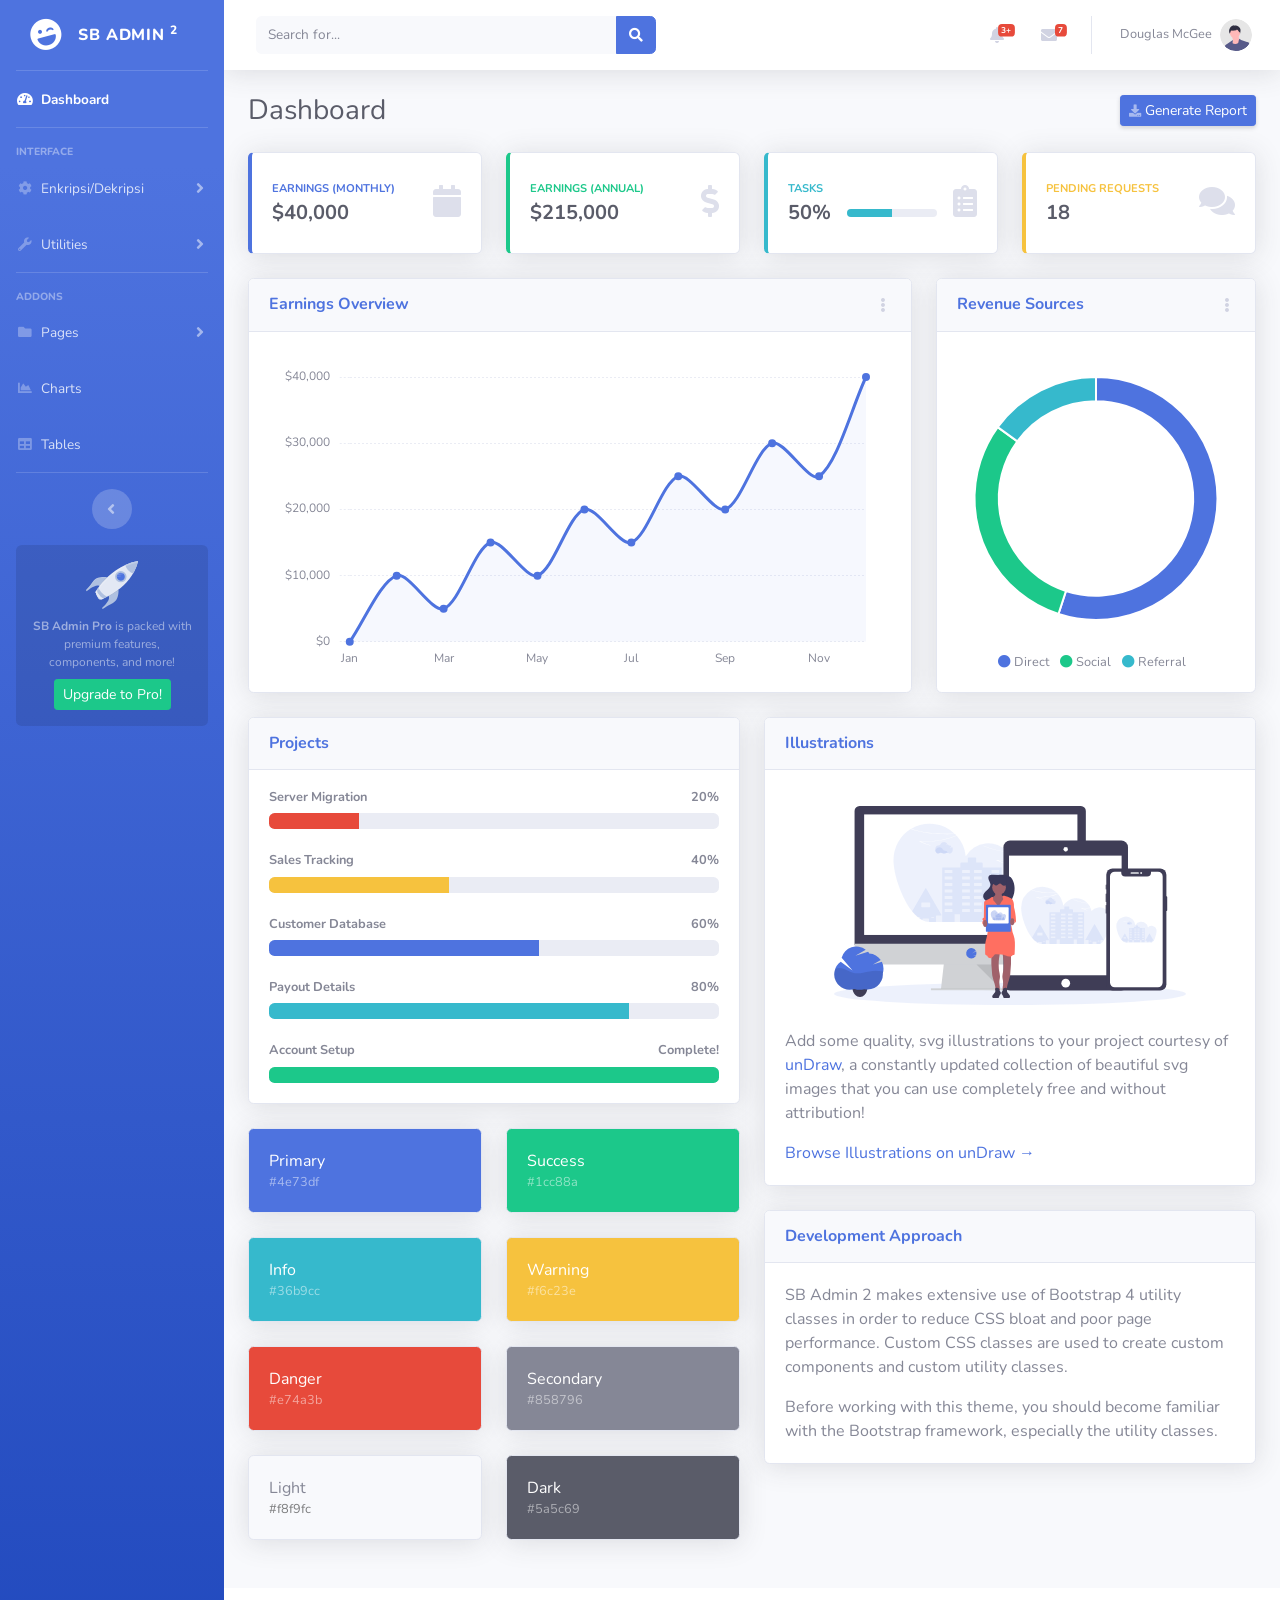
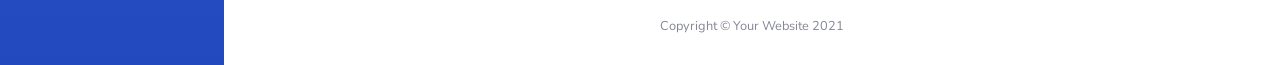
==== index.html @ 68fb073e "first commit" ====
<!DOCTYPE html>
<html lang="en">

<head>

    <meta charset="utf-8">
    <meta http-equiv="X-UA-Compatible" content="IE=edge">
    <meta name="viewport" content="width=device-width, initial-scale=1, shrink-to-fit=no">
    <meta name="description" content="">
    <meta name="author" content="">

    <title>SB Admin 2 - Dashboard</title>

    <!-- Custom fonts for this template-->
    <link href="vendor/fontawesome-free/css/all.min.css" rel="stylesheet" type="text/css">
    <link
        href="https://fonts.googleapis.com/css?family=Nunito:200,200i,300,300i,400,400i,600,600i,700,700i,800,800i,900,900i"
        rel="stylesheet">

    <!-- Custom styles for this template-->
    <link href="css/sb-admin-2.min.css" rel="stylesheet">

</head>

<body id="page-top">

    <!-- Page Wrapper -->
    <div id="wrapper">

        <!-- Sidebar -->
        <ul class="navbar-nav bg-gradient-primary sidebar sidebar-dark accordion" id="accordionSidebar">

            <!-- Sidebar - Brand -->
            <a class="sidebar-brand d-flex align-items-center justify-content-center" href="index.html">
                <div class="sidebar-brand-icon rotate-n-15">
                    <i class="fas fa-laugh-wink"></i>
                </div>
                <div class="sidebar-brand-text mx-3">SB Admin <sup>2</sup></div>
            </a>

            <!-- Divider -->
            <hr class="sidebar-divider my-0">

            <!-- Nav Item - Dashboard -->
            <li class="nav-item active">
                <a class="nav-link" href="index.html">
                    <i class="fas fa-fw fa-tachometer-alt"></i>
                    <span>Dashboard</span></a>
            </li>

            <!-- Divider -->
            <hr class="sidebar-divider">

            <!-- Heading -->
            <div class="sidebar-heading">
                Interface
            </div>

            <!-- Nav Item - Pages Collapse Menu -->
            <li class="nav-item">
                <a class="nav-link collapsed" href="#" data-toggle="collapse" data-target="#collapseTwo"
                    aria-expanded="true" aria-controls="collapseTwo">
                    <i class="fas fa-fw fa-cog"></i>
                    <span>Enkripsi/Dekripsi</span>
                </a>
                <div id="collapseTwo" class="collapse" aria-labelledby="headingTwo" data-parent="#accordionSidebar">
                    <div class="bg-white py-2 collapse-inner rounded">
                        <h6 class="collapse-header">Custom Components:</h6>
                        <a class="collapse-item" href="dasar.html">Dasar</a>
                        <a class="collapse-item" href="cards.html">Modern</a>
                        <a class="collapse-item" href="cards.html">Upload File</a>

                    </div>
                </div>
            </li>

            <!-- Nav Item - Utilities Collapse Menu -->
            <li class="nav-item">
                <a class="nav-link collapsed" href="#" data-toggle="collapse" data-target="#collapseUtilities"
                    aria-expanded="true" aria-controls="collapseUtilities">
                    <i class="fas fa-fw fa-wrench"></i>
                    <span>Utilities</span>
                </a>
                <div id="collapseUtilities" class="collapse" aria-labelledby="headingUtilities"
                    data-parent="#accordionSidebar">
                    <div class="bg-white py-2 collapse-inner rounded">
                        <h6 class="collapse-header">Custom Utilities:</h6>
                        <a class="collapse-item" href="utilities-color.html">Colors</a>
                        <a class="collapse-item" href="utilities-border.html">Borders</a>
                        <a class="collapse-item" href="utilities-animation.html">Animations</a>
                        <a class="collapse-item" href="utilities-other.html">Other</a>
                    </div>
                </div>
            </li>

            <!-- Divider -->
            <hr class="sidebar-divider">

            <!-- Heading -->
            <div class="sidebar-heading">
                Addons
            </div>

            <!-- Nav Item - Pages Collapse Menu -->
            <li class="nav-item">
                <a class="nav-link collapsed" href="#" data-toggle="collapse" data-target="#collapsePages"
                    aria-expanded="true" aria-controls="collapsePages">
                    <i class="fas fa-fw fa-folder"></i>
                    <span>Pages</span>
                </a>
                <div id="collapsePages" class="collapse" aria-labelledby="headingPages" data-parent="#accordionSidebar">
                    <div class="bg-white py-2 collapse-inner rounded">
                        <h6 class="collapse-header">Login Screens:</h6>
                        <a class="collapse-item" href="login.html">Login</a>
                        <a class="collapse-item" href="register.html">Register</a>
                        <a class="collapse-item" href="forgot-password.html">Forgot Password</a>
                        <div class="collapse-divider"></div>
                        <h6 class="collapse-header">Other Pages:</h6>
                        <a class="collapse-item" href="404.html">404 Page</a>
                        <a class="collapse-item" href="blank.html">Blank Page</a>
                    </div>
                </div>
            </li>

            <!-- Nav Item - Charts -->
            <li class="nav-item">
                <a class="nav-link" href="charts.html">
                    <i class="fas fa-fw fa-chart-area"></i>
                    <span>Charts</span></a>
            </li>

            <!-- Nav Item - Tables -->
            <li class="nav-item">
                <a class="nav-link" href="tables.html">
                    <i class="fas fa-fw fa-table"></i>
                    <span>Tables</span></a>
            </li>

            <!-- Divider -->
            <hr class="sidebar-divider d-none d-md-block">

            <!-- Sidebar Toggler (Sidebar) -->
            <div class="text-center d-none d-md-inline">
                <button class="rounded-circle border-0" id="sidebarToggle"></button>
            </div>

            <!-- Sidebar Message -->
            <div class="sidebar-card d-none d-lg-flex">
                <img class="sidebar-card-illustration mb-2" src="img/undraw_rocket.svg" alt="...">
                <p class="text-center mb-2"><strong>SB Admin Pro</strong> is packed with premium features, components, and more!</p>
                <a class="btn btn-success btn-sm" href="https://startbootstrap.com/theme/sb-admin-pro">Upgrade to Pro!</a>
            </div>

        </ul>
        <!-- End of Sidebar -->

        <!-- Content Wrapper -->
        <div id="content-wrapper" class="d-flex flex-column">

            <!-- Main Content -->
            <div id="content">

                <!-- Topbar -->
                <nav class="navbar navbar-expand navbar-light bg-white topbar mb-4 static-top shadow">

                    <!-- Sidebar Toggle (Topbar) -->
                    <button id="sidebarToggleTop" class="btn btn-link d-md-none rounded-circle mr-3">
                        <i class="fa fa-bars"></i>
                    </button>

                    <!-- Topbar Search -->
                    <form
                        class="d-none d-sm-inline-block form-inline mr-auto ml-md-3 my-2 my-md-0 mw-100 navbar-search">
                        <div class="input-group">
                            <input type="text" class="form-control bg-light border-0 small" placeholder="Search for..."
                                aria-label="Search" aria-describedby="basic-addon2">
                            <div class="input-group-append">
                                <button class="btn btn-primary" type="button">
                                    <i class="fas fa-search fa-sm"></i>
                                </button>
                            </div>
                        </div>
                    </form>

                    <!-- Topbar Navbar -->
                    <ul class="navbar-nav ml-auto">

                        <!-- Nav Item - Search Dropdown (Visible Only XS) -->
                        <li class="nav-item dropdown no-arrow d-sm-none">
                            <a class="nav-link dropdown-toggle" href="#" id="searchDropdown" role="button"
                                data-toggle="dropdown" aria-haspopup="true" aria-expanded="false">
                                <i class="fas fa-search fa-fw"></i>
                            </a>
                            <!-- Dropdown - Messages -->
                            <div class="dropdown-menu dropdown-menu-right p-3 shadow animated--grow-in"
                                aria-labelledby="searchDropdown">
                                <form class="form-inline mr-auto w-100 navbar-search">
                                    <div class="input-group">
                                        <input type="text" class="form-control bg-light border-0 small"
                                            placeholder="Search for..." aria-label="Search"
                                            aria-describedby="basic-addon2">
                                        <div class="input-group-append">
                                            <button class="btn btn-primary" type="button">
                                                <i class="fas fa-search fa-sm"></i>
                                            </button>
                                        </div>
                                    </div>
                                </form>
                            </div>
                        </li>

                        <!-- Nav Item - Alerts -->
                        <li class="nav-item dropdown no-arrow mx-1">
                            <a class="nav-link dropdown-toggle" href="#" id="alertsDropdown" role="button"
                                data-toggle="dropdown" aria-haspopup="true" aria-expanded="false">
                                <i class="fas fa-bell fa-fw"></i>
                                <!-- Counter - Alerts -->
                                <span class="badge badge-danger badge-counter">3+</span>
                            </a>
                            <!-- Dropdown - Alerts -->
                            <div class="dropdown-list dropdown-menu dropdown-menu-right shadow animated--grow-in"
                                aria-labelledby="alertsDropdown">
                                <h6 class="dropdown-header">
                                    Alerts Center
                                </h6>
                                <a class="dropdown-item d-flex align-items-center" href="#">
                                    <div class="mr-3">
                                        <div class="icon-circle bg-primary">
                                            <i class="fas fa-file-alt text-white"></i>
                                        </div>
                                    </div>
                                    <div>
                                        <div class="small text-gray-500">December 12, 2019</div>
                                        <span class="font-weight-bold">A new monthly report is ready to download!</span>
                                    </div>
                                </a>
                                <a class="dropdown-item d-flex align-items-center" href="#">
                                    <div class="mr-3">
                                        <div class="icon-circle bg-success">
                                            <i class="fas fa-donate text-white"></i>
                                        </div>
                                    </div>
                                    <div>
                                        <div class="small text-gray-500">December 7, 2019</div>
                                        $290.29 has been deposited into your account!
                                    </div>
                                </a>
                                <a class="dropdown-item d-flex align-items-center" href="#">
                                    <div class="mr-3">
                                        <div class="icon-circle bg-warning">
                                            <i class="fas fa-exclamation-triangle text-white"></i>
                                        </div>
                                    </div>
                                    <div>
                                        <div class="small text-gray-500">December 2, 2019</div>
                                        Spending Alert: We've noticed unusually high spending for your account.
                                    </div>
                                </a>
                                <a class="dropdown-item text-center small text-gray-500" href="#">Show All Alerts</a>
                            </div>
                        </li>

                        <!-- Nav Item - Messages -->
                        <li class="nav-item dropdown no-arrow mx-1">
                            <a class="nav-link dropdown-toggle" href="#" id="messagesDropdown" role="button"
                                data-toggle="dropdown" aria-haspopup="true" aria-expanded="false">
                                <i class="fas fa-envelope fa-fw"></i>
                                <!-- Counter - Messages -->
                                <span class="badge badge-danger badge-counter">7</span>
                            </a>
                            <!-- Dropdown - Messages -->
                            <div class="dropdown-list dropdown-menu dropdown-menu-right shadow animated--grow-in"
                                aria-labelledby="messagesDropdown">
                                <h6 class="dropdown-header">
                                    Message Center
                                </h6>
                                <a class="dropdown-item d-flex align-items-center" href="#">
                                    <div class="dropdown-list-image mr-3">
                                        <img class="rounded-circle" src="img/undraw_profile_1.svg"
                                            alt="...">
                                        <div class="status-indicator bg-success"></div>
                                    </div>
                                    <div class="font-weight-bold">
                                        <div class="text-truncate">Hi there! I am wondering if you can help me with a
                                            problem I've been having.</div>
                                        <div class="small text-gray-500">Emily Fowler · 58m</div>
                                    </div>
                                </a>
                                <a class="dropdown-item d-flex align-items-center" href="#">
                                    <div class="dropdown-list-image mr-3">
                                        <img class="rounded-circle" src="img/undraw_profile_2.svg"
                                            alt="...">
                                        <div class="status-indicator"></div>
                                    </div>
                                    <div>
                                        <div class="text-truncate">I have the photos that you ordered last month, how
                                            would you like them sent to you?</div>
                                        <div class="small text-gray-500">Jae Chun · 1d</div>
                                    </div>
                                </a>
                                <a class="dropdown-item d-flex align-items-center" href="#">
                                    <div class="dropdown-list-image mr-3">
                                        <img class="rounded-circle" src="img/undraw_profile_3.svg"
                                            alt="...">
                                        <div class="status-indicator bg-warning"></div>
                                    </div>
                                    <div>
                                        <div class="text-truncate">Last month's report looks great, I am very happy with
                                            the progress so far, keep up the good work!</div>
                                        <div class="small text-gray-500">Morgan Alvarez · 2d</div>
                                    </div>
                                </a>
                                <a class="dropdown-item d-flex align-items-center" href="#">
                                    <div class="dropdown-list-image mr-3">
                                        <img class="rounded-circle" src="https://source.unsplash.com/Mv9hjnEUHR4/60x60"
                                            alt="...">
                                        <div class="status-indicator bg-success"></div>
                                    </div>
                                    <div>
                                        <div class="text-truncate">Am I a good boy? The reason I ask is because someone
                                            told me that people say this to all dogs, even if they aren't good...</div>
                                        <div class="small text-gray-500">Chicken the Dog · 2w</div>
                                    </div>
                                </a>
                                <a class="dropdown-item text-center small text-gray-500" href="#">Read More Messages</a>
                            </div>
                        </li>

                        <div class="topbar-divider d-none d-sm-block"></div>

                        <!-- Nav Item - User Information -->
                        <li class="nav-item dropdown no-arrow">
                            <a class="nav-link dropdown-toggle" href="#" id="userDropdown" role="button"
                                data-toggle="dropdown" aria-haspopup="true" aria-expanded="false">
                                <span class="mr-2 d-none d-lg-inline text-gray-600 small">Douglas McGee</span>
                                <img class="img-profile rounded-circle"
                                    src="img/undraw_profile.svg">
                            </a>
                            <!-- Dropdown - User Information -->
                            <div class="dropdown-menu dropdown-menu-right shadow animated--grow-in"
                                aria-labelledby="userDropdown">
                                <a class="dropdown-item" href="#">
                                    <i class="fas fa-user fa-sm fa-fw mr-2 text-gray-400"></i>
                                    Profile
                                </a>
                                <a class="dropdown-item" href="#">
                                    <i class="fas fa-cogs fa-sm fa-fw mr-2 text-gray-400"></i>
                                    Settings
                                </a>
                                <a class="dropdown-item" href="#">
                                    <i class="fas fa-list fa-sm fa-fw mr-2 text-gray-400"></i>
                                    Activity Log
                                </a>
                                <div class="dropdown-divider"></div>
                                <a class="dropdown-item" href="#" data-toggle="modal" data-target="#logoutModal">
                                    <i class="fas fa-sign-out-alt fa-sm fa-fw mr-2 text-gray-400"></i>
                                    Logout
                                </a>
                            </div>
                        </li>

                    </ul>

                </nav>
                <!-- End of Topbar -->

                <!-- Begin Page Content -->
                <div class="container-fluid">

                    <!-- Page Heading -->
                    <div class="d-sm-flex align-items-center justify-content-between mb-4">
                        <h1 class="h3 mb-0 text-gray-800">Dashboard</h1>
                        <a href="#" class="d-none d-sm-inline-block btn btn-sm btn-primary shadow-sm"><i
                                class="fas fa-download fa-sm text-white-50"></i> Generate Report</a>
                    </div>

                    <!-- Content Row -->
                    <div class="row">

                        <!-- Earnings (Monthly) Card Example -->
                        <div class="col-xl-3 col-md-6 mb-4">
                            <div class="card border-left-primary shadow h-100 py-2">
                                <div class="card-body">
                                    <div class="row no-gutters align-items-center">
                                        <div class="col mr-2">
                                            <div class="text-xs font-weight-bold text-primary text-uppercase mb-1">
                                                Earnings (Monthly)</div>
                                            <div class="h5 mb-0 font-weight-bold text-gray-800">$40,000</div>
                                        </div>
                                        <div class="col-auto">
                                            <i class="fas fa-calendar fa-2x text-gray-300"></i>
                                        </div>
                                    </div>
                                </div>
                            </div>
                        </div>

                        <!-- Earnings (Monthly) Card Example -->
                        <div class="col-xl-3 col-md-6 mb-4">
                            <div class="card border-left-success shadow h-100 py-2">
                                <div class="card-body">
                                    <div class="row no-gutters align-items-center">
                                        <div class="col mr-2">
                                            <div class="text-xs font-weight-bold text-success text-uppercase mb-1">
                                                Earnings (Annual)</div>
                                            <div class="h5 mb-0 font-weight-bold text-gray-800">$215,000</div>
                                        </div>
                                        <div class="col-auto">
                                            <i class="fas fa-dollar-sign fa-2x text-gray-300"></i>
                                        </div>
                                    </div>
                                </div>
                            </div>
                        </div>

                        <!-- Earnings (Monthly) Card Example -->
                        <div class="col-xl-3 col-md-6 mb-4">
                            <div class="card border-left-info shadow h-100 py-2">
                                <div class="card-body">
                                    <div class="row no-gutters align-items-center">
                                        <div class="col mr-2">
                                            <div class="text-xs font-weight-bold text-info text-uppercase mb-1">Tasks
                                            </div>
                                            <div class="row no-gutters align-items-center">
                                                <div class="col-auto">
                                                    <div class="h5 mb-0 mr-3 font-weight-bold text-gray-800">50%</div>
                                                </div>
                                                <div class="col">
                                                    <div class="progress progress-sm mr-2">
                                                        <div class="progress-bar bg-info" role="progressbar"
                                                            style="width: 50%" aria-valuenow="50" aria-valuemin="0"
                                                            aria-valuemax="100"></div>
                                                    </div>
                                                </div>
                                            </div>
                                        </div>
                                        <div class="col-auto">
                                            <i class="fas fa-clipboard-list fa-2x text-gray-300"></i>
                                        </div>
                                    </div>
                                </div>
                            </div>
                        </div>

                        <!-- Pending Requests Card Example -->
                        <div class="col-xl-3 col-md-6 mb-4">
                            <div class="card border-left-warning shadow h-100 py-2">
                                <div class="card-body">
                                    <div class="row no-gutters align-items-center">
                                        <div class="col mr-2">
                                            <div class="text-xs font-weight-bold text-warning text-uppercase mb-1">
                                                Pending Requests</div>
                                            <div class="h5 mb-0 font-weight-bold text-gray-800">18</div>
                                        </div>
                                        <div class="col-auto">
                                            <i class="fas fa-comments fa-2x text-gray-300"></i>
                                        </div>
                                    </div>
                                </div>
                            </div>
                        </div>
                    </div>

                    <!-- Content Row -->

                    <div class="row">

                        <!-- Area Chart -->
                        <div class="col-xl-8 col-lg-7">
                            <div class="card shadow mb-4">
                                <!-- Card Header - Dropdown -->
                                <div
                                    class="card-header py-3 d-flex flex-row align-items-center justify-content-between">
                                    <h6 class="m-0 font-weight-bold text-primary">Earnings Overview</h6>
                                    <div class="dropdown no-arrow">
                                        <a class="dropdown-toggle" href="#" role="button" id="dropdownMenuLink"
                                            data-toggle="dropdown" aria-haspopup="true" aria-expanded="false">
                                            <i class="fas fa-ellipsis-v fa-sm fa-fw text-gray-400"></i>
                                        </a>
                                        <div class="dropdown-menu dropdown-menu-right shadow animated--fade-in"
                                            aria-labelledby="dropdownMenuLink">
                                            <div class="dropdown-header">Dropdown Header:</div>
                                            <a class="dropdown-item" href="#">Action</a>
                                            <a class="dropdown-item" href="#">Another action</a>
                                            <div class="dropdown-divider"></div>
                                            <a class="dropdown-item" href="#">Something else here</a>
                                        </div>
                                    </div>
                                </div>
                                <!-- Card Body -->
                                <div class="card-body">
                                    <div class="chart-area">
                                        <canvas id="myAreaChart"></canvas>
                                    </div>
                                </div>
                            </div>
                        </div>

                        <!-- Pie Chart -->
                        <div class="col-xl-4 col-lg-5">
                            <div class="card shadow mb-4">
                                <!-- Card Header - Dropdown -->
                                <div
                                    class="card-header py-3 d-flex flex-row align-items-center justify-content-between">
                                    <h6 class="m-0 font-weight-bold text-primary">Revenue Sources</h6>
                                    <div class="dropdown no-arrow">
                                        <a class="dropdown-toggle" href="#" role="button" id="dropdownMenuLink"
                                            data-toggle="dropdown" aria-haspopup="true" aria-expanded="false">
                                            <i class="fas fa-ellipsis-v fa-sm fa-fw text-gray-400"></i>
                                        </a>
                                        <div class="dropdown-menu dropdown-menu-right shadow animated--fade-in"
                                            aria-labelledby="dropdownMenuLink">
                                            <div class="dropdown-header">Dropdown Header:</div>
                                            <a class="dropdown-item" href="#">Action</a>
                                            <a class="dropdown-item" href="#">Another action</a>
                                            <div class="dropdown-divider"></div>
                                            <a class="dropdown-item" href="#">Something else here</a>
                                        </div>
                                    </div>
                                </div>
                                <!-- Card Body -->
                                <div class="card-body">
                                    <div class="chart-pie pt-4 pb-2">
                                        <canvas id="myPieChart"></canvas>
                                    </div>
                                    <div class="mt-4 text-center small">
                                        <span class="mr-2">
                                            <i class="fas fa-circle text-primary"></i> Direct
                                        </span>
                                        <span class="mr-2">
                                            <i class="fas fa-circle text-success"></i> Social
                                        </span>
                                        <span class="mr-2">
                                            <i class="fas fa-circle text-info"></i> Referral
                                        </span>
                                    </div>
                                </div>
                            </div>
                        </div>
                    </div>

                    <!-- Content Row -->
                    <div class="row">

                        <!-- Content Column -->
                        <div class="col-lg-6 mb-4">

                            <!-- Project Card Example -->
                            <div class="card shadow mb-4">
                                <div class="card-header py-3">
                                    <h6 class="m-0 font-weight-bold text-primary">Projects</h6>
                                </div>
                                <div class="card-body">
                                    <h4 class="small font-weight-bold">Server Migration <span
                                            class="float-right">20%</span></h4>
                                    <div class="progress mb-4">
                                        <div class="progress-bar bg-danger" role="progressbar" style="width: 20%"
                                            aria-valuenow="20" aria-valuemin="0" aria-valuemax="100"></div>
                                    </div>
                                    <h4 class="small font-weight-bold">Sales Tracking <span
                                            class="float-right">40%</span></h4>
                                    <div class="progress mb-4">
                                        <div class="progress-bar bg-warning" role="progressbar" style="width: 40%"
                                            aria-valuenow="40" aria-valuemin="0" aria-valuemax="100"></div>
                                    </div>
                                    <h4 class="small font-weight-bold">Customer Database <span
                                            class="float-right">60%</span></h4>
                                    <div class="progress mb-4">
                                        <div class="progress-bar" role="progressbar" style="width: 60%"
                                            aria-valuenow="60" aria-valuemin="0" aria-valuemax="100"></div>
                                    </div>
                                    <h4 class="small font-weight-bold">Payout Details <span
                                            class="float-right">80%</span></h4>
                                    <div class="progress mb-4">
                                        <div class="progress-bar bg-info" role="progressbar" style="width: 80%"
                                            aria-valuenow="80" aria-valuemin="0" aria-valuemax="100"></div>
                                    </div>
                                    <h4 class="small font-weight-bold">Account Setup <span
                                            class="float-right">Complete!</span></h4>
                                    <div class="progress">
                                        <div class="progress-bar bg-success" role="progressbar" style="width: 100%"
                                            aria-valuenow="100" aria-valuemin="0" aria-valuemax="100"></div>
                                    </div>
                                </div>
                            </div>

                            <!-- Color System -->
                            <div class="row">
                                <div class="col-lg-6 mb-4">
                                    <div class="card bg-primary text-white shadow">
                                        <div class="card-body">
                                            Primary
                                            <div class="text-white-50 small">#4e73df</div>
                                        </div>
                                    </div>
                                </div>
                                <div class="col-lg-6 mb-4">
                                    <div class="card bg-success text-white shadow">
                                        <div class="card-body">
                                            Success
                                            <div class="text-white-50 small">#1cc88a</div>
                                        </div>
                                    </div>
                                </div>
                                <div class="col-lg-6 mb-4">
                                    <div class="card bg-info text-white shadow">
                                        <div class="card-body">
                                            Info
                                            <div class="text-white-50 small">#36b9cc</div>
                                        </div>
                                    </div>
                                </div>
                                <div class="col-lg-6 mb-4">
                                    <div class="card bg-warning text-white shadow">
                                        <div class="card-body">
                                            Warning
                                            <div class="text-white-50 small">#f6c23e</div>
                                        </div>
                                    </div>
                                </div>
                                <div class="col-lg-6 mb-4">
                                    <div class="card bg-danger text-white shadow">
                                        <div class="card-body">
                                            Danger
                                            <div class="text-white-50 small">#e74a3b</div>
                                        </div>
                                    </div>
                                </div>
                                <div class="col-lg-6 mb-4">
                                    <div class="card bg-secondary text-white shadow">
                                        <div class="card-body">
                                            Secondary
                                            <div class="text-white-50 small">#858796</div>
                                        </div>
                                    </div>
                                </div>
                                <div class="col-lg-6 mb-4">
                                    <div class="card bg-light text-black shadow">
                                        <div class="card-body">
                                            Light
                                            <div class="text-black-50 small">#f8f9fc</div>
                                        </div>
                                    </div>
                                </div>
                                <div class="col-lg-6 mb-4">
                                    <div class="card bg-dark text-white shadow">
                                        <div class="card-body">
                                            Dark
                                            <div class="text-white-50 small">#5a5c69</div>
                                        </div>
                                    </div>
                                </div>
                            </div>

                        </div>

                        <div class="col-lg-6 mb-4">

                            <!-- Illustrations -->
                            <div class="card shadow mb-4">
                                <div class="card-header py-3">
                                    <h6 class="m-0 font-weight-bold text-primary">Illustrations</h6>
                                </div>
                                <div class="card-body">
                                    <div class="text-center">
                                        <img class="img-fluid px-3 px-sm-4 mt-3 mb-4" style="width: 25rem;"
                                            src="img/undraw_posting_photo.svg" alt="...">
                                    </div>
                                    <p>Add some quality, svg illustrations to your project courtesy of <a
                                            target="_blank" rel="nofollow" href="https://undraw.co/">unDraw</a>, a
                                        constantly updated collection of beautiful svg images that you can use
                                        completely free and without attribution!</p>
                                    <a target="_blank" rel="nofollow" href="https://undraw.co/">Browse Illustrations on
                                        unDraw &rarr;</a>
                                </div>
                            </div>

                            <!-- Approach -->
                            <div class="card shadow mb-4">
                                <div class="card-header py-3">
                                    <h6 class="m-0 font-weight-bold text-primary">Development Approach</h6>
                                </div>
                                <div class="card-body">
                                    <p>SB Admin 2 makes extensive use of Bootstrap 4 utility classes in order to reduce
                                        CSS bloat and poor page performance. Custom CSS classes are used to create
                                        custom components and custom utility classes.</p>
                                    <p class="mb-0">Before working with this theme, you should become familiar with the
                                        Bootstrap framework, especially the utility classes.</p>
                                </div>
                            </div>

                        </div>
                    </div>

                </div>
                <!-- /.container-fluid -->

            </div>
            <!-- End of Main Content -->

            <!-- Footer -->
            <footer class="sticky-footer bg-white">
                <div class="container my-auto">
                    <div class="copyright text-center my-auto">
                        <span>Copyright &copy; Your Website 2021</span>
                    </div>
                </div>
            </footer>
            <!-- End of Footer -->

        </div>
        <!-- End of Content Wrapper -->

    </div>
    <!-- End of Page Wrapper -->

    <!-- Scroll to Top Button-->
    <a class="scroll-to-top rounded" href="#page-top">
        <i class="fas fa-angle-up"></i>
    </a>

    <!-- Logout Modal-->
    <div class="modal fade" id="logoutModal" tabindex="-1" role="dialog" aria-labelledby="exampleModalLabel"
        aria-hidden="true">
        <div class="modal-dialog" role="document">
            <div class="modal-content">
                <div class="modal-header">
                    <h5 class="modal-title" id="exampleModalLabel">Ready to Leave?</h5>
                    <button class="close" type="button" data-dismiss="modal" aria-label="Close">
                        <span aria-hidden="true">×</span>
                    </button>
                </div>
                <div class="modal-body">Select "Logout" below if you are ready to end your current session.</div>
                <div class="modal-footer">
                    <button class="btn btn-secondary" type="button" data-dismiss="modal">Cancel</button>
                    <a class="btn btn-primary" href="login.html">Logout</a>
                </div>
            </div>
        </div>
    </div>

    

    <!-- Bootstrap core JavaScript-->
    <script src="vendor/jquery/jquery.min.js"></script>
    <script src="vendor/bootstrap/js/bootstrap.bundle.min.js"></script>

    <!-- Core plugin JavaScript-->
    <script src="vendor/jquery-easing/jquery.easing.min.js"></script>

    <!-- Custom scripts for all pages-->
    <script src="js/sb-admin-2.min.js"></script>

    <!-- Page level plugins -->
    <script src="vendor/chart.js/Chart.min.js"></script>

    <!-- Page level custom scripts -->
    <script src="js/demo/chart-area-demo.js"></script>
    <script src="js/demo/chart-pie-demo.js"></script>
</body>

</html>
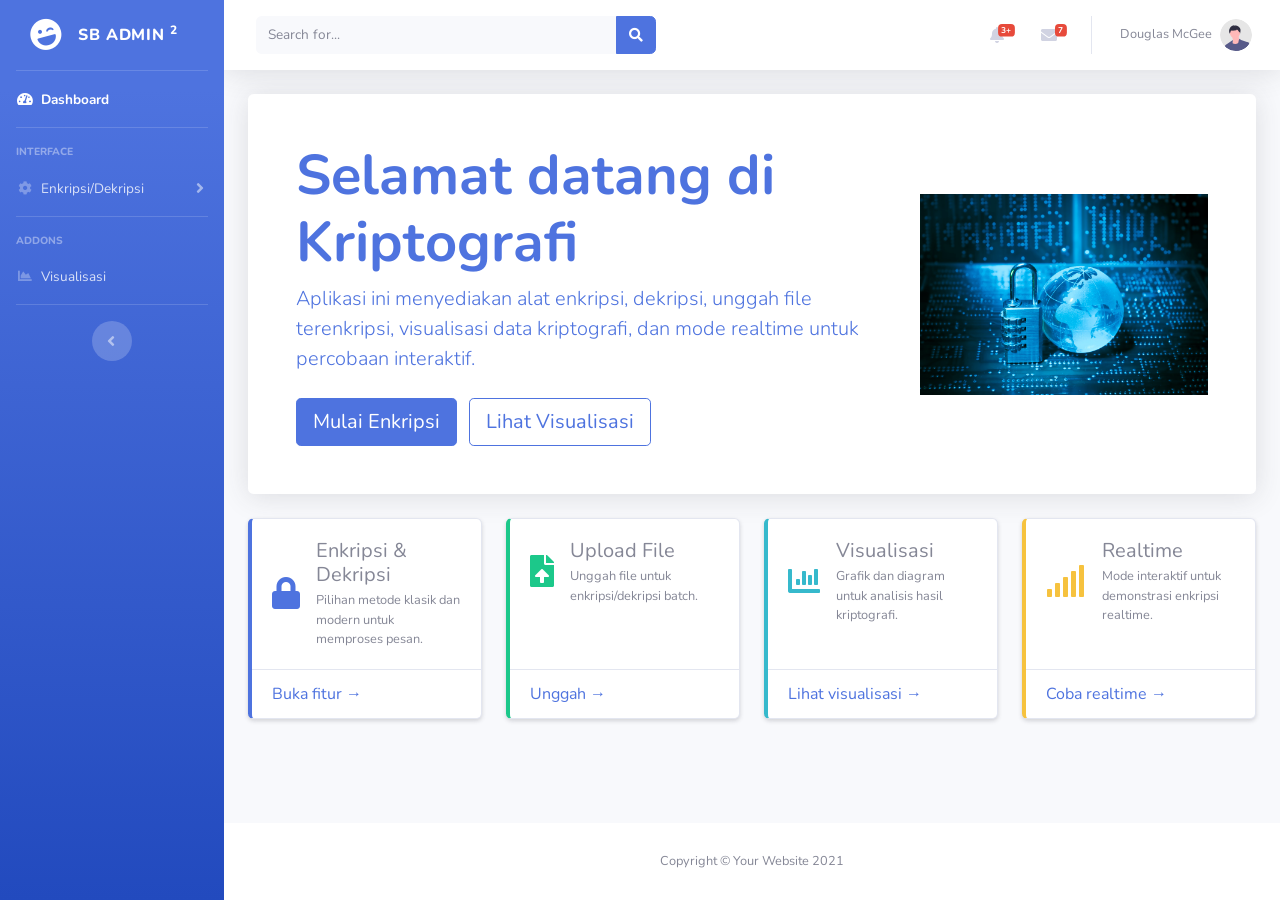
==== commit 9509c1b0: "add welcome" ====
--- a/index.html
+++ b/index.html
@@ -1,745 +1,608 @@
-<!DOCTYPE html>
+<!doctype html>
 <html lang="en">
-
-<head>
-
-    <meta charset="utf-8">
-    <meta http-equiv="X-UA-Compatible" content="IE=edge">
-    <meta name="viewport" content="width=device-width, initial-scale=1, shrink-to-fit=no">
-    <meta name="description" content="">
-    <meta name="author" content="">
+  <head>
+    <meta charset="utf-8" />
+    <meta http-equiv="X-UA-Compatible" content="IE=edge" />
+    <meta
+      name="viewport"
+      content="width=device-width, initial-scale=1, shrink-to-fit=no"
+    />
+    <meta name="description" content="" />
+    <meta name="author" content="" />
 
     <title>SB Admin 2 - Dashboard</title>
 
     <!-- Custom fonts for this template-->
-    <link href="vendor/fontawesome-free/css/all.min.css" rel="stylesheet" type="text/css">
     <link
-        href="https://fonts.googleapis.com/css?family=Nunito:200,200i,300,300i,400,400i,600,600i,700,700i,800,800i,900,900i"
-        rel="stylesheet">
+      href="vendor/fontawesome-free/css/all.min.css"
+      rel="stylesheet"
+      type="text/css"
+    />
+    <link
+      href="https://fonts.googleapis.com/css?family=Nunito:200,200i,300,300i,400,400i,600,600i,700,700i,800,800i,900,900i"
+      rel="stylesheet"
+    />
 
     <!-- Custom styles for this template-->
-    <link href="css/sb-admin-2.min.css" rel="stylesheet">
-
-</head>
-
-<body id="page-top">
-
+    <link href="css/sb-admin-2.min.css" rel="stylesheet" />
+  </head>
+
+  <body id="page-top">
     <!-- Page Wrapper -->
     <div id="wrapper">
-
-        <!-- Sidebar -->
-        <ul class="navbar-nav bg-gradient-primary sidebar sidebar-dark accordion" id="accordionSidebar">
-
-            <!-- Sidebar - Brand -->
-            <a class="sidebar-brand d-flex align-items-center justify-content-center" href="index.html">
-                <div class="sidebar-brand-icon rotate-n-15">
-                    <i class="fas fa-laugh-wink"></i>
-                </div>
-                <div class="sidebar-brand-text mx-3">SB Admin <sup>2</sup></div>
-            </a>
-
-            <!-- Divider -->
-            <hr class="sidebar-divider my-0">
-
-            <!-- Nav Item - Dashboard -->
-            <li class="nav-item active">
-                <a class="nav-link" href="index.html">
-                    <i class="fas fa-fw fa-tachometer-alt"></i>
-                    <span>Dashboard</span></a>
-            </li>
-
-            <!-- Divider -->
-            <hr class="sidebar-divider">
-
-            <!-- Heading -->
-            <div class="sidebar-heading">
-                Interface
+      <!-- Sidebar -->
+      <ul
+        class="navbar-nav bg-gradient-primary sidebar sidebar-dark accordion"
+        id="accordionSidebar"
+      >
+        <!-- Sidebar - Brand -->
+        <a
+          class="sidebar-brand d-flex align-items-center justify-content-center"
+          href="index.html"
+        >
+          <div class="sidebar-brand-icon rotate-n-15">
+            <i class="fas fa-laugh-wink"></i>
+          </div>
+          <div class="sidebar-brand-text mx-3">SB Admin <sup>2</sup></div>
+        </a>
+
+        <!-- Divider -->
+        <hr class="sidebar-divider my-0" />
+
+        <!-- Nav Item - Dashboard -->
+        <li class="nav-item active">
+          <a class="nav-link" href="index.html">
+            <i class="fas fa-fw fa-tachometer-alt"></i>
+            <span>Dashboard</span></a
+          >
+        </li>
+
+        <!-- Divider -->
+        <hr class="sidebar-divider" />
+
+        <!-- Heading -->
+        <div class="sidebar-heading">Interface</div>
+
+        <!-- Nav Item - Pages Collapse Menu -->
+        <li class="nav-item">
+          <a
+            class="nav-link collapsed"
+            href="#"
+            data-toggle="collapse"
+            data-target="#collapseTwo"
+            aria-expanded="true"
+            aria-controls="collapseTwo"
+          >
+            <i class="fas fa-fw fa-cog"></i>
+            <span>Enkripsi/Dekripsi</span>
+          </a>
+          <div
+            id="collapseTwo"
+            class="collapse"
+            aria-labelledby="headingTwo"
+            data-parent="#accordionSidebar"
+          >
+            <div class="bg-white py-2 collapse-inner rounded">
+              <h6 class="collapse-header">Custom Components:</h6>
+              <a class="collapse-item" href="dasar.html">Dasar</a>
+              <a class="collapse-item" href="modern.html">Modern</a>
+              <a class="collapse-item" href="upload.html">Upload File</a>
+              <a class="collapse-item" href="realtime.html">Real Time</a>
             </div>
-
-            <!-- Nav Item - Pages Collapse Menu -->
-            <li class="nav-item">
-                <a class="nav-link collapsed" href="#" data-toggle="collapse" data-target="#collapseTwo"
-                    aria-expanded="true" aria-controls="collapseTwo">
-                    <i class="fas fa-fw fa-cog"></i>
-                    <span>Enkripsi/Dekripsi</span>
+          </div>
+        </li>
+
+        <!-- Divider -->
+        <hr class="sidebar-divider" />
+
+        <!-- Heading -->
+        <div class="sidebar-heading">Addons</div>
+
+        <!-- Nav Item - Charts -->
+        <li class="nav-item">
+          <a class="nav-link" href="visual.html">
+            <i class="fas fa-fw fa-chart-area"></i>
+            <span>Visualisasi</span></a
+          >
+        </li>
+
+        <!-- Nav Item - Tables -->
+        <!-- <li class="nav-item">
+          <a class="nav-link" href="tables.html">
+            <i class="fas fa-fw fa-table"></i>
+            <span>Tables</span></a
+          >
+        </li> -->
+
+        <!-- Divider -->
+        <hr class="sidebar-divider d-none d-md-block" />
+
+        <!-- Sidebar Toggler (Sidebar) -->
+        <div class="text-center d-none d-md-inline">
+          <button class="rounded-circle border-0" id="sidebarToggle"></button>
+        </div>
+      </ul>
+      <!-- End of Sidebar -->
+
+      <!-- Content Wrapper -->
+      <div id="content-wrapper" class="d-flex flex-column">
+        <!-- Main Content -->
+        <div id="content">
+          <!-- Topbar -->
+          <nav
+            class="navbar navbar-expand navbar-light bg-white topbar mb-4 static-top shadow"
+          >
+            <!-- Sidebar Toggle (Topbar) -->
+            <button
+              id="sidebarToggleTop"
+              class="btn btn-link d-md-none rounded-circle mr-3"
+            >
+              <i class="fa fa-bars"></i>
+            </button>
+
+            <!-- Topbar Search -->
+            <form
+              class="d-none d-sm-inline-block form-inline mr-auto ml-md-3 my-2 my-md-0 mw-100 navbar-search"
+            >
+              <div class="input-group">
+                <input
+                  type="text"
+                  class="form-control bg-light border-0 small"
+                  placeholder="Search for..."
+                  aria-label="Search"
+                  aria-describedby="basic-addon2"
+                />
+                <div class="input-group-append">
+                  <button class="btn btn-primary" type="button">
+                    <i class="fas fa-search fa-sm"></i>
+                  </button>
+                </div>
+              </div>
+            </form>
+
+            <!-- Topbar Navbar -->
+            <ul class="navbar-nav ml-auto">
+              <!-- Nav Item - Search Dropdown (Visible Only XS) -->
+              <li class="nav-item dropdown no-arrow d-sm-none">
+                <a
+                  class="nav-link dropdown-toggle"
+                  href="#"
+                  id="searchDropdown"
+                  role="button"
+                  data-toggle="dropdown"
+                  aria-haspopup="true"
+                  aria-expanded="false"
+                >
+                  <i class="fas fa-search fa-fw"></i>
                 </a>
-                <div id="collapseTwo" class="collapse" aria-labelledby="headingTwo" data-parent="#accordionSidebar">
-                    <div class="bg-white py-2 collapse-inner rounded">
-                        <h6 class="collapse-header">Custom Components:</h6>
-                        <a class="collapse-item" href="dasar.html">Dasar</a>
-                        <a class="collapse-item" href="cards.html">Modern</a>
-                        <a class="collapse-item" href="cards.html">Upload File</a>
-
-                    </div>
-                </div>
-            </li>
-
-            <!-- Nav Item - Utilities Collapse Menu -->
-            <li class="nav-item">
-                <a class="nav-link collapsed" href="#" data-toggle="collapse" data-target="#collapseUtilities"
-                    aria-expanded="true" aria-controls="collapseUtilities">
-                    <i class="fas fa-fw fa-wrench"></i>
-                    <span>Utilities</span>
+                <!-- Dropdown - Messages -->
+                <div
+                  class="dropdown-menu dropdown-menu-right p-3 shadow animated--grow-in"
+                  aria-labelledby="searchDropdown"
+                >
+                  <form class="form-inline mr-auto w-100 navbar-search">
+                    <div class="input-group">
+                      <input
+                        type="text"
+                        class="form-control bg-light border-0 small"
+                        placeholder="Search for..."
+                        aria-label="Search"
+                        aria-describedby="basic-addon2"
+                      />
+                      <div class="input-group-append">
+                        <button class="btn btn-primary" type="button">
+                          <i class="fas fa-search fa-sm"></i>
+                        </button>
+                      </div>
+                    </div>
+                  </form>
+                </div>
+              </li>
+
+              <!-- Nav Item - Alerts -->
+              <li class="nav-item dropdown no-arrow mx-1">
+                <a
+                  class="nav-link dropdown-toggle"
+                  href="#"
+                  id="alertsDropdown"
+                  role="button"
+                  data-toggle="dropdown"
+                  aria-haspopup="true"
+                  aria-expanded="false"
+                >
+                  <i class="fas fa-bell fa-fw"></i>
+                  <!-- Counter - Alerts -->
+                  <span class="badge badge-danger badge-counter">3+</span>
                 </a>
-                <div id="collapseUtilities" class="collapse" aria-labelledby="headingUtilities"
-                    data-parent="#accordionSidebar">
-                    <div class="bg-white py-2 collapse-inner rounded">
-                        <h6 class="collapse-header">Custom Utilities:</h6>
-                        <a class="collapse-item" href="utilities-color.html">Colors</a>
-                        <a class="collapse-item" href="utilities-border.html">Borders</a>
-                        <a class="collapse-item" href="utilities-animation.html">Animations</a>
-                        <a class="collapse-item" href="utilities-other.html">Other</a>
-                    </div>
-                </div>
-            </li>
-
-            <!-- Divider -->
-            <hr class="sidebar-divider">
-
-            <!-- Heading -->
-            <div class="sidebar-heading">
-                Addons
+                <!-- Dropdown - Alerts -->
+                <div
+                  class="dropdown-list dropdown-menu dropdown-menu-right shadow animated--grow-in"
+                  aria-labelledby="alertsDropdown"
+                >
+                  <h6 class="dropdown-header">Alerts Center</h6>
+                  <a class="dropdown-item d-flex align-items-center" href="#">
+                    <div class="mr-3">
+                      <div class="icon-circle bg-primary">
+                        <i class="fas fa-file-alt text-white"></i>
+                      </div>
+                    </div>
+                    <div>
+                      <div class="small text-gray-500">December 12, 2019</div>
+                      <span class="font-weight-bold"
+                        >A new monthly report is ready to download!</span
+                      >
+                    </div>
+                  </a>
+                  <a class="dropdown-item d-flex align-items-center" href="#">
+                    <div class="mr-3">
+                      <div class="icon-circle bg-success">
+                        <i class="fas fa-donate text-white"></i>
+                      </div>
+                    </div>
+                    <div>
+                      <div class="small text-gray-500">December 7, 2019</div>
+                      $290.29 has been deposited into your account!
+                    </div>
+                  </a>
+                  <a class="dropdown-item d-flex align-items-center" href="#">
+                    <div class="mr-3">
+                      <div class="icon-circle bg-warning">
+                        <i class="fas fa-exclamation-triangle text-white"></i>
+                      </div>
+                    </div>
+                    <div>
+                      <div class="small text-gray-500">December 2, 2019</div>
+                      Spending Alert: We've noticed unusually high spending for
+                      your account.
+                    </div>
+                  </a>
+                  <a
+                    class="dropdown-item text-center small text-gray-500"
+                    href="#"
+                    >Show All Alerts</a
+                  >
+                </div>
+              </li>
+
+              <!-- Nav Item - Messages -->
+              <li class="nav-item dropdown no-arrow mx-1">
+                <a
+                  class="nav-link dropdown-toggle"
+                  href="#"
+                  id="messagesDropdown"
+                  role="button"
+                  data-toggle="dropdown"
+                  aria-haspopup="true"
+                  aria-expanded="false"
+                >
+                  <i class="fas fa-envelope fa-fw"></i>
+                  <!-- Counter - Messages -->
+                  <span class="badge badge-danger badge-counter">7</span>
+                </a>
+                <!-- Dropdown - Messages -->
+                <div
+                  class="dropdown-list dropdown-menu dropdown-menu-right shadow animated--grow-in"
+                  aria-labelledby="messagesDropdown"
+                >
+                  <h6 class="dropdown-header">Message Center</h6>
+                  <a class="dropdown-item d-flex align-items-center" href="#">
+                    <div class="dropdown-list-image mr-3">
+                      <img
+                        class="rounded-circle"
+                        src="img/undraw_profile_1.svg"
+                        alt="..."
+                      />
+                      <div class="status-indicator bg-success"></div>
+                    </div>
+                    <div class="font-weight-bold">
+                      <div class="text-truncate">
+                        Hi there! I am wondering if you can help me with a
+                        problem I've been having.
+                      </div>
+                      <div class="small text-gray-500">Emily Fowler · 58m</div>
+                    </div>
+                  </a>
+                  <a class="dropdown-item d-flex align-items-center" href="#">
+                    <div class="dropdown-list-image mr-3">
+                      <img
+                        class="rounded-circle"
+                        src="img/undraw_profile_2.svg"
+                        alt="..."
+                      />
+                      <div class="status-indicator"></div>
+                    </div>
+                    <div>
+                      <div class="text-truncate">
+                        I have the photos that you ordered last month, how would
+                        you like them sent to you?
+                      </div>
+                      <div class="small text-gray-500">Jae Chun · 1d</div>
+                    </div>
+                  </a>
+                  <a class="dropdown-item d-flex align-items-center" href="#">
+                    <div class="dropdown-list-image mr-3">
+                      <img
+                        class="rounded-circle"
+                        src="img/undraw_profile_3.svg"
+                        alt="..."
+                      />
+                      <div class="status-indicator bg-warning"></div>
+                    </div>
+                    <div>
+                      <div class="text-truncate">
+                        Last month's report looks great, I am very happy with
+                        the progress so far, keep up the good work!
+                      </div>
+                      <div class="small text-gray-500">Morgan Alvarez · 2d</div>
+                    </div>
+                  </a>
+                  <a class="dropdown-item d-flex align-items-center" href="#">
+                    <div class="dropdown-list-image mr-3">
+                      <img
+                        class="rounded-circle"
+                        src="https://source.unsplash.com/Mv9hjnEUHR4/60x60"
+                        alt="..."
+                      />
+                      <div class="status-indicator bg-success"></div>
+                    </div>
+                    <div>
+                      <div class="text-truncate">
+                        Am I a good boy? The reason I ask is because someone
+                        told me that people say this to all dogs, even if they
+                        aren't good...
+                      </div>
+                      <div class="small text-gray-500">
+                        Chicken the Dog · 2w
+                      </div>
+                    </div>
+                  </a>
+                  <a
+                    class="dropdown-item text-center small text-gray-500"
+                    href="#"
+                    >Read More Messages</a
+                  >
+                </div>
+              </li>
+
+              <div class="topbar-divider d-none d-sm-block"></div>
+
+              <!-- Nav Item - User Information -->
+              <li class="nav-item dropdown no-arrow">
+                <a
+                  class="nav-link dropdown-toggle"
+                  href="#"
+                  id="userDropdown"
+                  role="button"
+                  data-toggle="dropdown"
+                  aria-haspopup="true"
+                  aria-expanded="false"
+                >
+                  <span class="mr-2 d-none d-lg-inline text-gray-600 small"
+                    >Douglas McGee</span
+                  >
+                  <img
+                    class="img-profile rounded-circle"
+                    src="img/undraw_profile.svg"
+                  />
+                </a>
+                <!-- Dropdown - User Information -->
+                <div
+                  class="dropdown-menu dropdown-menu-right shadow animated--grow-in"
+                  aria-labelledby="userDropdown"
+                >
+                  <a class="dropdown-item" href="#">
+                    <i class="fas fa-user fa-sm fa-fw mr-2 text-gray-400"></i>
+                    Profile
+                  </a>
+                  <a class="dropdown-item" href="#">
+                    <i class="fas fa-cogs fa-sm fa-fw mr-2 text-gray-400"></i>
+                    Settings
+                  </a>
+                  <a class="dropdown-item" href="#">
+                    <i class="fas fa-list fa-sm fa-fw mr-2 text-gray-400"></i>
+                    Activity Log
+                  </a>
+                  <div class="dropdown-divider"></div>
+                  <a
+                    class="dropdown-item"
+                    href="#"
+                    data-toggle="modal"
+                    data-target="#logoutModal"
+                  >
+                    <i
+                      class="fas fa-sign-out-alt fa-sm fa-fw mr-2 text-gray-400"
+                    ></i>
+                    Logout
+                  </a>
+                </div>
+              </li>
+            </ul>
+          </nav>
+          <!-- End of Topbar -->
+
+          <!-- Begin Page Content -->
+          <div class="container-fluid">
+            <!-- Welcome Hero -->
+            <div class="card mb-4 shadow border-0">
+              <div class="card-body text-primary p-5 rounded">
+                <div class="row align-items-center">
+                  <div class="col-md-8">
+                    <h1 class="display-4 font-weight-bold">
+                      Selamat datang di Kriptografi
+                    </h1>
+                    <p class="lead mb-4">
+                      Aplikasi ini menyediakan alat enkripsi, dekripsi, unggah
+                      file terenkripsi, visualisasi data kriptografi, dan mode
+                      realtime untuk percobaan interaktif.
+                    </p>
+                    <a href="dasar.html" class="btn btn-primary btn-lg mr-2"
+                      >Mulai Enkripsi</a
+                    >
+                    <a href="visual.html" class="btn btn-outline-primary btn-lg"
+                      >Lihat Visualisasi</a
+                    >
+                  </div>
+                  <div class="col-md-4 text-center d-none d-md-block">
+                    <img
+                      src="cryptography.jpg"
+                      alt="secure"
+                      class="img-fluid"
+                      style="max-height: 250px"
+                    />
+                  </div>
+                </div>
+              </div>
             </div>
 
-            <!-- Nav Item - Pages Collapse Menu -->
-            <li class="nav-item">
-                <a class="nav-link collapsed" href="#" data-toggle="collapse" data-target="#collapsePages"
-                    aria-expanded="true" aria-controls="collapsePages">
-                    <i class="fas fa-fw fa-folder"></i>
-                    <span>Pages</span>
-                </a>
-                <div id="collapsePages" class="collapse" aria-labelledby="headingPages" data-parent="#accordionSidebar">
-                    <div class="bg-white py-2 collapse-inner rounded">
-                        <h6 class="collapse-header">Login Screens:</h6>
-                        <a class="collapse-item" href="login.html">Login</a>
-                        <a class="collapse-item" href="register.html">Register</a>
-                        <a class="collapse-item" href="forgot-password.html">Forgot Password</a>
-                        <div class="collapse-divider"></div>
-                        <h6 class="collapse-header">Other Pages:</h6>
-                        <a class="collapse-item" href="404.html">404 Page</a>
-                        <a class="collapse-item" href="blank.html">Blank Page</a>
-                    </div>
-                </div>
-            </li>
-
-            <!-- Nav Item - Charts -->
-            <li class="nav-item">
-                <a class="nav-link" href="charts.html">
-                    <i class="fas fa-fw fa-chart-area"></i>
-                    <span>Charts</span></a>
-            </li>
-
-            <!-- Nav Item - Tables -->
-            <li class="nav-item">
-                <a class="nav-link" href="tables.html">
-                    <i class="fas fa-fw fa-table"></i>
-                    <span>Tables</span></a>
-            </li>
-
-            <!-- Divider -->
-            <hr class="sidebar-divider d-none d-md-block">
-
-            <!-- Sidebar Toggler (Sidebar) -->
-            <div class="text-center d-none d-md-inline">
-                <button class="rounded-circle border-0" id="sidebarToggle"></button>
+            <!-- Features -->
+            <div class="row mb-4">
+              <div class="col-lg-3 col-md-6 mb-3">
+                <div class="card h-100 shadow-sm border-left-primary">
+                  <div class="card-body">
+                    <div class="d-flex align-items-center">
+                      <div class="mr-3">
+                        <i class="fas fa-lock fa-2x text-primary"></i>
+                      </div>
+                      <div>
+                        <h5 class="mb-1">Enkripsi & Dekripsi</h5>
+                        <p class="small text-muted mb-0">
+                          Pilihan metode klasik dan modern untuk memproses
+                          pesan.
+                        </p>
+                      </div>
+                    </div>
+                  </div>
+                  <div class="card-footer bg-transparent">
+                    <a href="dasar.html">Buka fitur &rarr;</a>
+                  </div>
+                </div>
+              </div>
+
+              <div class="col-lg-3 col-md-6 mb-3">
+                <div class="card h-100 shadow-sm border-left-success">
+                  <div class="card-body">
+                    <div class="d-flex align-items-center">
+                      <div class="mr-3">
+                        <i class="fas fa-file-upload fa-2x text-success"></i>
+                      </div>
+                      <div>
+                        <h5 class="mb-1">Upload File</h5>
+                        <p class="small text-muted mb-0">
+                          Unggah file untuk enkripsi/dekripsi batch.
+                        </p>
+                      </div>
+                    </div>
+                  </div>
+                  <div class="card-footer bg-transparent">
+                    <a href="upload.html">Unggah &rarr;</a>
+                  </div>
+                </div>
+              </div>
+
+              <div class="col-lg-3 col-md-6 mb-3">
+                <div class="card h-100 shadow-sm border-left-info">
+                  <div class="card-body">
+                    <div class="d-flex align-items-center">
+                      <div class="mr-3">
+                        <i class="fas fa-chart-bar fa-2x text-info"></i>
+                      </div>
+                      <div>
+                        <h5 class="mb-1">Visualisasi</h5>
+                        <p class="small text-muted mb-0">
+                          Grafik dan diagram untuk analisis hasil kriptografi.
+                        </p>
+                      </div>
+                    </div>
+                  </div>
+                  <div class="card-footer bg-transparent">
+                    <a href="visual.html">Lihat visualisasi &rarr;</a>
+                  </div>
+                </div>
+              </div>
+
+              <div class="col-lg-3 col-md-6 mb-3">
+                <div class="card h-100 shadow-sm border-left-warning">
+                  <div class="card-body">
+                    <div class="d-flex align-items-center">
+                      <div class="mr-3">
+                        <i class="fas fa-signal fa-2x text-warning"></i>
+                      </div>
+                      <div>
+                        <h5 class="mb-1">Realtime</h5>
+                        <p class="small text-muted mb-0">
+                          Mode interaktif untuk demonstrasi enkripsi realtime.
+                        </p>
+                      </div>
+                    </div>
+                  </div>
+                  <div class="card-footer bg-transparent">
+                    <a href="realtime.html">Coba realtime &rarr;</a>
+                  </div>
+                </div>
+              </div>
+            </div>            
+          </div>
+        </div>
+        <!-- /.container-fluid -->
+        <!-- End of Main Content -->
+
+        <!-- Footer -->
+        <footer class="sticky-footer bg-white">
+          <div class="container my-auto">
+            <div class="copyright text-center my-auto">
+              <span>Copyright &copy; Your Website 2021</span>
             </div>
-
-            <!-- Sidebar Message -->
-            <div class="sidebar-card d-none d-lg-flex">
-                <img class="sidebar-card-illustration mb-2" src="img/undraw_rocket.svg" alt="...">
-                <p class="text-center mb-2"><strong>SB Admin Pro</strong> is packed with premium features, components, and more!</p>
-                <a class="btn btn-success btn-sm" href="https://startbootstrap.com/theme/sb-admin-pro">Upgrade to Pro!</a>
-            </div>
-
-        </ul>
-        <!-- End of Sidebar -->
-
-        <!-- Content Wrapper -->
-        <div id="content-wrapper" class="d-flex flex-column">
-
-            <!-- Main Content -->
-            <div id="content">
-
-                <!-- Topbar -->
-                <nav class="navbar navbar-expand navbar-light bg-white topbar mb-4 static-top shadow">
-
-                    <!-- Sidebar Toggle (Topbar) -->
-                    <button id="sidebarToggleTop" class="btn btn-link d-md-none rounded-circle mr-3">
-                        <i class="fa fa-bars"></i>
-                    </button>
-
-                    <!-- Topbar Search -->
-                    <form
-                        class="d-none d-sm-inline-block form-inline mr-auto ml-md-3 my-2 my-md-0 mw-100 navbar-search">
-                        <div class="input-group">
-                            <input type="text" class="form-control bg-light border-0 small" placeholder="Search for..."
-                                aria-label="Search" aria-describedby="basic-addon2">
-                            <div class="input-group-append">
-                                <button class="btn btn-primary" type="button">
-                                    <i class="fas fa-search fa-sm"></i>
-                                </button>
-                            </div>
-                        </div>
-                    </form>
-
-                    <!-- Topbar Navbar -->
-                    <ul class="navbar-nav ml-auto">
-
-                        <!-- Nav Item - Search Dropdown (Visible Only XS) -->
-                        <li class="nav-item dropdown no-arrow d-sm-none">
-                            <a class="nav-link dropdown-toggle" href="#" id="searchDropdown" role="button"
-                                data-toggle="dropdown" aria-haspopup="true" aria-expanded="false">
-                                <i class="fas fa-search fa-fw"></i>
-                            </a>
-                            <!-- Dropdown - Messages -->
-                            <div class="dropdown-menu dropdown-menu-right p-3 shadow animated--grow-in"
-                                aria-labelledby="searchDropdown">
-                                <form class="form-inline mr-auto w-100 navbar-search">
-                                    <div class="input-group">
-                                        <input type="text" class="form-control bg-light border-0 small"
-                                            placeholder="Search for..." aria-label="Search"
-                                            aria-describedby="basic-addon2">
-                                        <div class="input-group-append">
-                                            <button class="btn btn-primary" type="button">
-                                                <i class="fas fa-search fa-sm"></i>
-                                            </button>
-                                        </div>
-                                    </div>
-                                </form>
-                            </div>
-                        </li>
-
-                        <!-- Nav Item - Alerts -->
-                        <li class="nav-item dropdown no-arrow mx-1">
-                            <a class="nav-link dropdown-toggle" href="#" id="alertsDropdown" role="button"
-                                data-toggle="dropdown" aria-haspopup="true" aria-expanded="false">
-                                <i class="fas fa-bell fa-fw"></i>
-                                <!-- Counter - Alerts -->
-                                <span class="badge badge-danger badge-counter">3+</span>
-                            </a>
-                            <!-- Dropdown - Alerts -->
-                            <div class="dropdown-list dropdown-menu dropdown-menu-right shadow animated--grow-in"
-                                aria-labelledby="alertsDropdown">
-                                <h6 class="dropdown-header">
-                                    Alerts Center
-                                </h6>
-                                <a class="dropdown-item d-flex align-items-center" href="#">
-                                    <div class="mr-3">
-                                        <div class="icon-circle bg-primary">
-                                            <i class="fas fa-file-alt text-white"></i>
-                                        </div>
-                                    </div>
-                                    <div>
-                                        <div class="small text-gray-500">December 12, 2019</div>
-                                        <span class="font-weight-bold">A new monthly report is ready to download!</span>
-                                    </div>
-                                </a>
-                                <a class="dropdown-item d-flex align-items-center" href="#">
-                                    <div class="mr-3">
-                                        <div class="icon-circle bg-success">
-                                            <i class="fas fa-donate text-white"></i>
-                                        </div>
-                                    </div>
-                                    <div>
-                                        <div class="small text-gray-500">December 7, 2019</div>
-                                        $290.29 has been deposited into your account!
-                                    </div>
-                                </a>
-                                <a class="dropdown-item d-flex align-items-center" href="#">
-                                    <div class="mr-3">
-                                        <div class="icon-circle bg-warning">
-                                            <i class="fas fa-exclamation-triangle text-white"></i>
-                                        </div>
-                                    </div>
-                                    <div>
-                                        <div class="small text-gray-500">December 2, 2019</div>
-                                        Spending Alert: We've noticed unusually high spending for your account.
-                                    </div>
-                                </a>
-                                <a class="dropdown-item text-center small text-gray-500" href="#">Show All Alerts</a>
-                            </div>
-                        </li>
-
-                        <!-- Nav Item - Messages -->
-                        <li class="nav-item dropdown no-arrow mx-1">
-                            <a class="nav-link dropdown-toggle" href="#" id="messagesDropdown" role="button"
-                                data-toggle="dropdown" aria-haspopup="true" aria-expanded="false">
-                                <i class="fas fa-envelope fa-fw"></i>
-                                <!-- Counter - Messages -->
-                                <span class="badge badge-danger badge-counter">7</span>
-                            </a>
-                            <!-- Dropdown - Messages -->
-                            <div class="dropdown-list dropdown-menu dropdown-menu-right shadow animated--grow-in"
-                                aria-labelledby="messagesDropdown">
-                                <h6 class="dropdown-header">
-                                    Message Center
-                                </h6>
-                                <a class="dropdown-item d-flex align-items-center" href="#">
-                                    <div class="dropdown-list-image mr-3">
-                                        <img class="rounded-circle" src="img/undraw_profile_1.svg"
-                                            alt="...">
-                                        <div class="status-indicator bg-success"></div>
-                                    </div>
-                                    <div class="font-weight-bold">
-                                        <div class="text-truncate">Hi there! I am wondering if you can help me with a
-                                            problem I've been having.</div>
-                                        <div class="small text-gray-500">Emily Fowler · 58m</div>
-                                    </div>
-                                </a>
-                                <a class="dropdown-item d-flex align-items-center" href="#">
-                                    <div class="dropdown-list-image mr-3">
-                                        <img class="rounded-circle" src="img/undraw_profile_2.svg"
-                                            alt="...">
-                                        <div class="status-indicator"></div>
-                                    </div>
-                                    <div>
-                                        <div class="text-truncate">I have the photos that you ordered last month, how
-                                            would you like them sent to you?</div>
-                                        <div class="small text-gray-500">Jae Chun · 1d</div>
-                                    </div>
-                                </a>
-                                <a class="dropdown-item d-flex align-items-center" href="#">
-                                    <div class="dropdown-list-image mr-3">
-                                        <img class="rounded-circle" src="img/undraw_profile_3.svg"
-                                            alt="...">
-                                        <div class="status-indicator bg-warning"></div>
-                                    </div>
-                                    <div>
-                                        <div class="text-truncate">Last month's report looks great, I am very happy with
-                                            the progress so far, keep up the good work!</div>
-                                        <div class="small text-gray-500">Morgan Alvarez · 2d</div>
-                                    </div>
-                                </a>
-                                <a class="dropdown-item d-flex align-items-center" href="#">
-                                    <div class="dropdown-list-image mr-3">
-                                        <img class="rounded-circle" src="https://source.unsplash.com/Mv9hjnEUHR4/60x60"
-                                            alt="...">
-                                        <div class="status-indicator bg-success"></div>
-                                    </div>
-                                    <div>
-                                        <div class="text-truncate">Am I a good boy? The reason I ask is because someone
-                                            told me that people say this to all dogs, even if they aren't good...</div>
-                                        <div class="small text-gray-500">Chicken the Dog · 2w</div>
-                                    </div>
-                                </a>
-                                <a class="dropdown-item text-center small text-gray-500" href="#">Read More Messages</a>
-                            </div>
-                        </li>
-
-                        <div class="topbar-divider d-none d-sm-block"></div>
-
-                        <!-- Nav Item - User Information -->
-                        <li class="nav-item dropdown no-arrow">
-                            <a class="nav-link dropdown-toggle" href="#" id="userDropdown" role="button"
-                                data-toggle="dropdown" aria-haspopup="true" aria-expanded="false">
-                                <span class="mr-2 d-none d-lg-inline text-gray-600 small">Douglas McGee</span>
-                                <img class="img-profile rounded-circle"
-                                    src="img/undraw_profile.svg">
-                            </a>
-                            <!-- Dropdown - User Information -->
-                            <div class="dropdown-menu dropdown-menu-right shadow animated--grow-in"
-                                aria-labelledby="userDropdown">
-                                <a class="dropdown-item" href="#">
-                                    <i class="fas fa-user fa-sm fa-fw mr-2 text-gray-400"></i>
-                                    Profile
-                                </a>
-                                <a class="dropdown-item" href="#">
-                                    <i class="fas fa-cogs fa-sm fa-fw mr-2 text-gray-400"></i>
-                                    Settings
-                                </a>
-                                <a class="dropdown-item" href="#">
-                                    <i class="fas fa-list fa-sm fa-fw mr-2 text-gray-400"></i>
-                                    Activity Log
-                                </a>
-                                <div class="dropdown-divider"></div>
-                                <a class="dropdown-item" href="#" data-toggle="modal" data-target="#logoutModal">
-                                    <i class="fas fa-sign-out-alt fa-sm fa-fw mr-2 text-gray-400"></i>
-                                    Logout
-                                </a>
-                            </div>
-                        </li>
-
-                    </ul>
-
-                </nav>
-                <!-- End of Topbar -->
-
-                <!-- Begin Page Content -->
-                <div class="container-fluid">
-
-                    <!-- Page Heading -->
-                    <div class="d-sm-flex align-items-center justify-content-between mb-4">
-                        <h1 class="h3 mb-0 text-gray-800">Dashboard</h1>
-                        <a href="#" class="d-none d-sm-inline-block btn btn-sm btn-primary shadow-sm"><i
-                                class="fas fa-download fa-sm text-white-50"></i> Generate Report</a>
-                    </div>
-
-                    <!-- Content Row -->
-                    <div class="row">
-
-                        <!-- Earnings (Monthly) Card Example -->
-                        <div class="col-xl-3 col-md-6 mb-4">
-                            <div class="card border-left-primary shadow h-100 py-2">
-                                <div class="card-body">
-                                    <div class="row no-gutters align-items-center">
-                                        <div class="col mr-2">
-                                            <div class="text-xs font-weight-bold text-primary text-uppercase mb-1">
-                                                Earnings (Monthly)</div>
-                                            <div class="h5 mb-0 font-weight-bold text-gray-800">$40,000</div>
-                                        </div>
-                                        <div class="col-auto">
-                                            <i class="fas fa-calendar fa-2x text-gray-300"></i>
-                                        </div>
-                                    </div>
-                                </div>
-                            </div>
-                        </div>
-
-                        <!-- Earnings (Monthly) Card Example -->
-                        <div class="col-xl-3 col-md-6 mb-4">
-                            <div class="card border-left-success shadow h-100 py-2">
-                                <div class="card-body">
-                                    <div class="row no-gutters align-items-center">
-                                        <div class="col mr-2">
-                                            <div class="text-xs font-weight-bold text-success text-uppercase mb-1">
-                                                Earnings (Annual)</div>
-                                            <div class="h5 mb-0 font-weight-bold text-gray-800">$215,000</div>
-                                        </div>
-                                        <div class="col-auto">
-                                            <i class="fas fa-dollar-sign fa-2x text-gray-300"></i>
-                                        </div>
-                                    </div>
-                                </div>
-                            </div>
-                        </div>
-
-                        <!-- Earnings (Monthly) Card Example -->
-                        <div class="col-xl-3 col-md-6 mb-4">
-                            <div class="card border-left-info shadow h-100 py-2">
-                                <div class="card-body">
-                                    <div class="row no-gutters align-items-center">
-                                        <div class="col mr-2">
-                                            <div class="text-xs font-weight-bold text-info text-uppercase mb-1">Tasks
-                                            </div>
-                                            <div class="row no-gutters align-items-center">
-                                                <div class="col-auto">
-                                                    <div class="h5 mb-0 mr-3 font-weight-bold text-gray-800">50%</div>
-                                                </div>
-                                                <div class="col">
-                                                    <div class="progress progress-sm mr-2">
-                                                        <div class="progress-bar bg-info" role="progressbar"
-                                                            style="width: 50%" aria-valuenow="50" aria-valuemin="0"
-                                                            aria-valuemax="100"></div>
-                                                    </div>
-                                                </div>
-                                            </div>
-                                        </div>
-                                        <div class="col-auto">
-                                            <i class="fas fa-clipboard-list fa-2x text-gray-300"></i>
-                                        </div>
-                                    </div>
-                                </div>
-                            </div>
-                        </div>
-
-                        <!-- Pending Requests Card Example -->
-                        <div class="col-xl-3 col-md-6 mb-4">
-                            <div class="card border-left-warning shadow h-100 py-2">
-                                <div class="card-body">
-                                    <div class="row no-gutters align-items-center">
-                                        <div class="col mr-2">
-                                            <div class="text-xs font-weight-bold text-warning text-uppercase mb-1">
-                                                Pending Requests</div>
-                                            <div class="h5 mb-0 font-weight-bold text-gray-800">18</div>
-                                        </div>
-                                        <div class="col-auto">
-                                            <i class="fas fa-comments fa-2x text-gray-300"></i>
-                                        </div>
-                                    </div>
-                                </div>
-                            </div>
-                        </div>
-                    </div>
-
-                    <!-- Content Row -->
-
-                    <div class="row">
-
-                        <!-- Area Chart -->
-                        <div class="col-xl-8 col-lg-7">
-                            <div class="card shadow mb-4">
-                                <!-- Card Header - Dropdown -->
-                                <div
-                                    class="card-header py-3 d-flex flex-row align-items-center justify-content-between">
-                                    <h6 class="m-0 font-weight-bold text-primary">Earnings Overview</h6>
-                                    <div class="dropdown no-arrow">
-                                        <a class="dropdown-toggle" href="#" role="button" id="dropdownMenuLink"
-                                            data-toggle="dropdown" aria-haspopup="true" aria-expanded="false">
-                                            <i class="fas fa-ellipsis-v fa-sm fa-fw text-gray-400"></i>
-                                        </a>
-                                        <div class="dropdown-menu dropdown-menu-right shadow animated--fade-in"
-                                            aria-labelledby="dropdownMenuLink">
-                                            <div class="dropdown-header">Dropdown Header:</div>
-                                            <a class="dropdown-item" href="#">Action</a>
-                                            <a class="dropdown-item" href="#">Another action</a>
-                                            <div class="dropdown-divider"></div>
-                                            <a class="dropdown-item" href="#">Something else here</a>
-                                        </div>
-                                    </div>
-                                </div>
-                                <!-- Card Body -->
-                                <div class="card-body">
-                                    <div class="chart-area">
-                                        <canvas id="myAreaChart"></canvas>
-                                    </div>
-                                </div>
-                            </div>
-                        </div>
-
-                        <!-- Pie Chart -->
-                        <div class="col-xl-4 col-lg-5">
-                            <div class="card shadow mb-4">
-                                <!-- Card Header - Dropdown -->
-                                <div
-                                    class="card-header py-3 d-flex flex-row align-items-center justify-content-between">
-                                    <h6 class="m-0 font-weight-bold text-primary">Revenue Sources</h6>
-                                    <div class="dropdown no-arrow">
-                                        <a class="dropdown-toggle" href="#" role="button" id="dropdownMenuLink"
-                                            data-toggle="dropdown" aria-haspopup="true" aria-expanded="false">
-                                            <i class="fas fa-ellipsis-v fa-sm fa-fw text-gray-400"></i>
-                                        </a>
-                                        <div class="dropdown-menu dropdown-menu-right shadow animated--fade-in"
-                                            aria-labelledby="dropdownMenuLink">
-                                            <div class="dropdown-header">Dropdown Header:</div>
-                                            <a class="dropdown-item" href="#">Action</a>
-                                            <a class="dropdown-item" href="#">Another action</a>
-                                            <div class="dropdown-divider"></div>
-                                            <a class="dropdown-item" href="#">Something else here</a>
-                                        </div>
-                                    </div>
-                                </div>
-                                <!-- Card Body -->
-                                <div class="card-body">
-                                    <div class="chart-pie pt-4 pb-2">
-                                        <canvas id="myPieChart"></canvas>
-                                    </div>
-                                    <div class="mt-4 text-center small">
-                                        <span class="mr-2">
-                                            <i class="fas fa-circle text-primary"></i> Direct
-                                        </span>
-                                        <span class="mr-2">
-                                            <i class="fas fa-circle text-success"></i> Social
-                                        </span>
-                                        <span class="mr-2">
-                                            <i class="fas fa-circle text-info"></i> Referral
-                                        </span>
-                                    </div>
-                                </div>
-                            </div>
-                        </div>
-                    </div>
-
-                    <!-- Content Row -->
-                    <div class="row">
-
-                        <!-- Content Column -->
-                        <div class="col-lg-6 mb-4">
-
-                            <!-- Project Card Example -->
-                            <div class="card shadow mb-4">
-                                <div class="card-header py-3">
-                                    <h6 class="m-0 font-weight-bold text-primary">Projects</h6>
-                                </div>
-                                <div class="card-body">
-                                    <h4 class="small font-weight-bold">Server Migration <span
-                                            class="float-right">20%</span></h4>
-                                    <div class="progress mb-4">
-                                        <div class="progress-bar bg-danger" role="progressbar" style="width: 20%"
-                                            aria-valuenow="20" aria-valuemin="0" aria-valuemax="100"></div>
-                                    </div>
-                                    <h4 class="small font-weight-bold">Sales Tracking <span
-                                            class="float-right">40%</span></h4>
-                                    <div class="progress mb-4">
-                                        <div class="progress-bar bg-warning" role="progressbar" style="width: 40%"
-                                            aria-valuenow="40" aria-valuemin="0" aria-valuemax="100"></div>
-                                    </div>
-                                    <h4 class="small font-weight-bold">Customer Database <span
-                                            class="float-right">60%</span></h4>
-                                    <div class="progress mb-4">
-                                        <div class="progress-bar" role="progressbar" style="width: 60%"
-                                            aria-valuenow="60" aria-valuemin="0" aria-valuemax="100"></div>
-                                    </div>
-                                    <h4 class="small font-weight-bold">Payout Details <span
-                                            class="float-right">80%</span></h4>
-                                    <div class="progress mb-4">
-                                        <div class="progress-bar bg-info" role="progressbar" style="width: 80%"
-                                            aria-valuenow="80" aria-valuemin="0" aria-valuemax="100"></div>
-                                    </div>
-                                    <h4 class="small font-weight-bold">Account Setup <span
-                                            class="float-right">Complete!</span></h4>
-                                    <div class="progress">
-                                        <div class="progress-bar bg-success" role="progressbar" style="width: 100%"
-                                            aria-valuenow="100" aria-valuemin="0" aria-valuemax="100"></div>
-                                    </div>
-                                </div>
-                            </div>
-
-                            <!-- Color System -->
-                            <div class="row">
-                                <div class="col-lg-6 mb-4">
-                                    <div class="card bg-primary text-white shadow">
-                                        <div class="card-body">
-                                            Primary
-                                            <div class="text-white-50 small">#4e73df</div>
-                                        </div>
-                                    </div>
-                                </div>
-                                <div class="col-lg-6 mb-4">
-                                    <div class="card bg-success text-white shadow">
-                                        <div class="card-body">
-                                            Success
-                                            <div class="text-white-50 small">#1cc88a</div>
-                                        </div>
-                                    </div>
-                                </div>
-                                <div class="col-lg-6 mb-4">
-                                    <div class="card bg-info text-white shadow">
-                                        <div class="card-body">
-                                            Info
-                                            <div class="text-white-50 small">#36b9cc</div>
-                                        </div>
-                                    </div>
-                                </div>
-                                <div class="col-lg-6 mb-4">
-                                    <div class="card bg-warning text-white shadow">
-                                        <div class="card-body">
-                                            Warning
-                                            <div class="text-white-50 small">#f6c23e</div>
-                                        </div>
-                                    </div>
-                                </div>
-                                <div class="col-lg-6 mb-4">
-                                    <div class="card bg-danger text-white shadow">
-                                        <div class="card-body">
-                                            Danger
-                                            <div class="text-white-50 small">#e74a3b</div>
-                                        </div>
-                                    </div>
-                                </div>
-                                <div class="col-lg-6 mb-4">
-                                    <div class="card bg-secondary text-white shadow">
-                                        <div class="card-body">
-                                            Secondary
-                                            <div class="text-white-50 small">#858796</div>
-                                        </div>
-                                    </div>
-                                </div>
-                                <div class="col-lg-6 mb-4">
-                                    <div class="card bg-light text-black shadow">
-                                        <div class="card-body">
-                                            Light
-                                            <div class="text-black-50 small">#f8f9fc</div>
-                                        </div>
-                                    </div>
-                                </div>
-                                <div class="col-lg-6 mb-4">
-                                    <div class="card bg-dark text-white shadow">
-                                        <div class="card-body">
-                                            Dark
-                                            <div class="text-white-50 small">#5a5c69</div>
-                                        </div>
-                                    </div>
-                                </div>
-                            </div>
-
-                        </div>
-
-                        <div class="col-lg-6 mb-4">
-
-                            <!-- Illustrations -->
-                            <div class="card shadow mb-4">
-                                <div class="card-header py-3">
-                                    <h6 class="m-0 font-weight-bold text-primary">Illustrations</h6>
-                                </div>
-                                <div class="card-body">
-                                    <div class="text-center">
-                                        <img class="img-fluid px-3 px-sm-4 mt-3 mb-4" style="width: 25rem;"
-                                            src="img/undraw_posting_photo.svg" alt="...">
-                                    </div>
-                                    <p>Add some quality, svg illustrations to your project courtesy of <a
-                                            target="_blank" rel="nofollow" href="https://undraw.co/">unDraw</a>, a
-                                        constantly updated collection of beautiful svg images that you can use
-                                        completely free and without attribution!</p>
-                                    <a target="_blank" rel="nofollow" href="https://undraw.co/">Browse Illustrations on
-                                        unDraw &rarr;</a>
-                                </div>
-                            </div>
-
-                            <!-- Approach -->
-                            <div class="card shadow mb-4">
-                                <div class="card-header py-3">
-                                    <h6 class="m-0 font-weight-bold text-primary">Development Approach</h6>
-                                </div>
-                                <div class="card-body">
-                                    <p>SB Admin 2 makes extensive use of Bootstrap 4 utility classes in order to reduce
-                                        CSS bloat and poor page performance. Custom CSS classes are used to create
-                                        custom components and custom utility classes.</p>
-                                    <p class="mb-0">Before working with this theme, you should become familiar with the
-                                        Bootstrap framework, especially the utility classes.</p>
-                                </div>
-                            </div>
-
-                        </div>
-                    </div>
-
-                </div>
-                <!-- /.container-fluid -->
-
-            </div>
-            <!-- End of Main Content -->
-
-            <!-- Footer -->
-            <footer class="sticky-footer bg-white">
-                <div class="container my-auto">
-                    <div class="copyright text-center my-auto">
-                        <span>Copyright &copy; Your Website 2021</span>
-                    </div>
-                </div>
-            </footer>
-            <!-- End of Footer -->
-
-        </div>
-        <!-- End of Content Wrapper -->
-
+          </div>
+        </footer>
+        <!-- End of Footer -->
+      </div>
+      <!-- End of Content Wrapper -->
     </div>
     <!-- End of Page Wrapper -->
 
     <!-- Scroll to Top Button-->
     <a class="scroll-to-top rounded" href="#page-top">
-        <i class="fas fa-angle-up"></i>
+      <i class="fas fa-angle-up"></i>
     </a>
 
     <!-- Logout Modal-->
-    <div class="modal fade" id="logoutModal" tabindex="-1" role="dialog" aria-labelledby="exampleModalLabel"
-        aria-hidden="true">
-        <div class="modal-dialog" role="document">
-            <div class="modal-content">
-                <div class="modal-header">
-                    <h5 class="modal-title" id="exampleModalLabel">Ready to Leave?</h5>
-                    <button class="close" type="button" data-dismiss="modal" aria-label="Close">
-                        <span aria-hidden="true">×</span>
-                    </button>
-                </div>
-                <div class="modal-body">Select "Logout" below if you are ready to end your current session.</div>
-                <div class="modal-footer">
-                    <button class="btn btn-secondary" type="button" data-dismiss="modal">Cancel</button>
-                    <a class="btn btn-primary" href="login.html">Logout</a>
-                </div>
-            </div>
+    <div
+      class="modal fade"
+      id="logoutModal"
+      tabindex="-1"
+      role="dialog"
+      aria-labelledby="exampleModalLabel"
+      aria-hidden="true"
+    >
+      <div class="modal-dialog" role="document">
+        <div class="modal-content">
+          <div class="modal-header">
+            <h5 class="modal-title" id="exampleModalLabel">Ready to Leave?</h5>
+            <button
+              class="close"
+              type="button"
+              data-dismiss="modal"
+              aria-label="Close"
+            >
+              <span aria-hidden="true">×</span>
+            </button>
+          </div>
+          <div class="modal-body">
+            Select "Logout" below if you are ready to end your current session.
+          </div>
+          <div class="modal-footer">
+            <button
+              class="btn btn-secondary"
+              type="button"
+              data-dismiss="modal"
+            >
+              Cancel
+            </button>
+            <a class="btn btn-primary" href="login.html">Logout</a>
+          </div>
         </div>
+      </div>
     </div>
-
-    
 
     <!-- Bootstrap core JavaScript-->
     <script src="vendor/jquery/jquery.min.js"></script>
@@ -757,6 +620,5 @@
     <!-- Page level custom scripts -->
     <script src="js/demo/chart-area-demo.js"></script>
     <script src="js/demo/chart-pie-demo.js"></script>
-</body>
-
-</html>+  </body>
+</html>
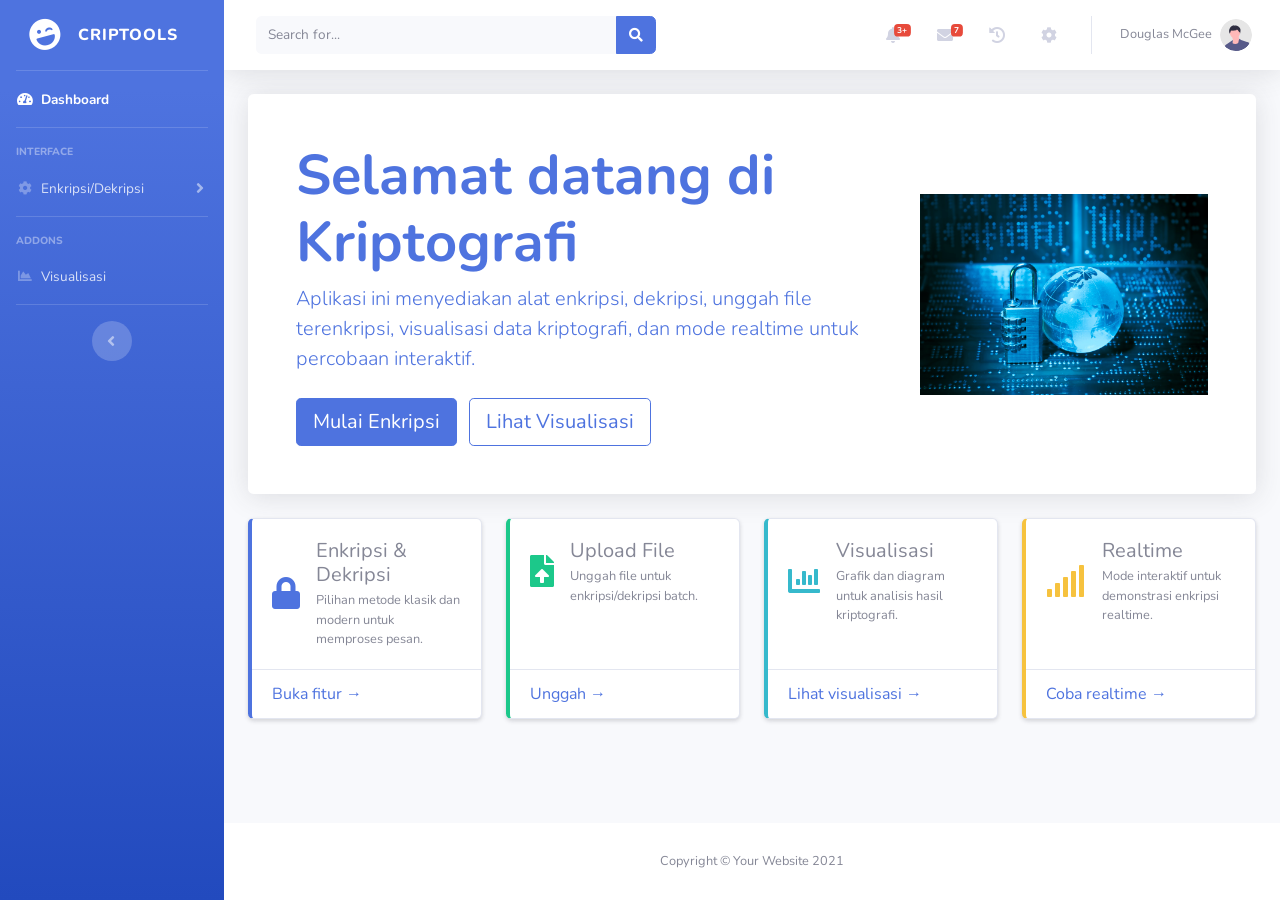
==== commit fa1627e6: "perubahan ripan" ====
--- a/index.html
+++ b/index.html
@@ -10,7 +10,7 @@
     <meta name="description" content="" />
     <meta name="author" content="" />
 
-    <title>SB Admin 2 - Dashboard</title>
+    <title>Criptools - Dashboard</title>
 
     <!-- Custom fonts for this template-->
     <link
@@ -25,6 +25,89 @@
 
     <!-- Custom styles for this template-->
     <link href="css/sb-admin-2.min.css" rel="stylesheet" />
+
+    <style>
+      .custom-modal {
+        display: none;
+        position: fixed;
+        top: 0;
+        left: 0;
+        width: 100%;
+        height: 100%;
+        background-color: rgba(0, 0, 0, 0.5);
+        z-index: 1050;
+        align-items: center;
+        justify-content: center;
+      }
+
+      .custom-modal .modal-content {
+        background: #ffffff;
+        border-radius: 0.35rem;
+        max-width: 720px;
+        width: 92%;
+        max-height: 85vh;
+        overflow: hidden;
+        display: flex;
+        flex-direction: column;
+        box-shadow: 0 0.5rem 1rem rgba(0, 0, 0, 0.15);
+      }
+
+      .custom-modal .modal-header,
+      .custom-modal .modal-footer {
+        padding: 1rem 1.25rem;
+        border-bottom: 1px solid #e3e6f0;
+      }
+
+      .custom-modal .modal-footer {
+        border-top: 1px solid #e3e6f0;
+        border-bottom: none;
+        justify-content: flex-end;
+      }
+
+      .custom-modal .modal-body {
+        padding: 1rem 1.25rem;
+        overflow: auto;
+      }
+
+      .custom-modal .modal-close {
+        background: transparent;
+        border: 0;
+        font-size: 1.5rem;
+        color: #858796;
+      }
+
+      .history-table {
+        width: 100%;
+        border-collapse: collapse;
+      }
+
+      .history-table th,
+      .history-table td {
+        padding: 0.5rem 0.75rem;
+        border-bottom: 1px solid #e3e6f0;
+        vertical-align: top;
+        font-size: 0.9rem;
+      }
+
+      .history-table th {
+        background-color: #f8f9fc;
+        font-weight: 600;
+        color: #4e73df;
+      }
+
+      .history-table .favorite-btn,
+      .history-table .delete-btn {
+        border: 0;
+        background: transparent;
+        cursor: pointer;
+      }
+
+      .no-data {
+        text-align: center;
+        padding: 1.5rem;
+        color: #858796;
+      }
+    </style>
   </head>
 
   <body id="page-top">
@@ -43,7 +126,7 @@
           <div class="sidebar-brand-icon rotate-n-15">
             <i class="fas fa-laugh-wink"></i>
           </div>
-          <div class="sidebar-brand-text mx-3">SB Admin <sup>2</sup></div>
+          <div class="sidebar-brand-text mx-3">Criptools</div>
         </a>
 
         <!-- Divider -->
@@ -364,6 +447,36 @@
                 </div>
               </li>
 
+              <!-- Nav Item - History -->
+              <li class="nav-item no-arrow mx-1">
+                <a
+                  class="nav-link"
+                  href="#"
+                  title="History"
+                  onclick="
+                    showHistoryModal();
+                    return false;
+                  "
+                >
+                  <i class="fas fa-history fa-fw"></i>
+                </a>
+              </li>
+
+              <!-- Nav Item - Settings -->
+              <li class="nav-item no-arrow mx-1">
+                <a
+                  class="nav-link"
+                  href="#"
+                  title="Pengaturan"
+                  onclick="
+                    showSettingsModal();
+                    return false;
+                  "
+                >
+                  <i class="fas fa-cog fa-fw"></i>
+                </a>
+              </li>
+
               <div class="topbar-divider d-none d-sm-block"></div>
 
               <!-- Nav Item - User Information -->
@@ -394,11 +507,25 @@
                     <i class="fas fa-user fa-sm fa-fw mr-2 text-gray-400"></i>
                     Profile
                   </a>
-                  <a class="dropdown-item" href="#">
+                  <a
+                    class="dropdown-item"
+                    href="#"
+                    onclick="
+                      showSettingsModal();
+                      return false;
+                    "
+                  >
                     <i class="fas fa-cogs fa-sm fa-fw mr-2 text-gray-400"></i>
                     Settings
                   </a>
-                  <a class="dropdown-item" href="#">
+                  <a
+                    class="dropdown-item"
+                    href="#"
+                    onclick="
+                      showHistoryModal();
+                      return false;
+                    "
+                  >
                     <i class="fas fa-list fa-sm fa-fw mr-2 text-gray-400"></i>
                     Activity Log
                   </a>
@@ -540,7 +667,7 @@
                   </div>
                 </div>
               </div>
-            </div>            
+            </div>
           </div>
         </div>
         <!-- /.container-fluid -->
@@ -620,5 +747,93 @@
     <!-- Page level custom scripts -->
     <script src="js/demo/chart-area-demo.js"></script>
     <script src="js/demo/chart-pie-demo.js"></script>
+
+    <script src="utils.js"></script>
+    <script src="visualization.js"></script>
+    <script>
+      const dashboardState = {
+        historyManager: new EncryptionHistory(),
+      };
+
+      function showHistoryModal() {
+        const history = dashboardState.historyManager.getHistory();
+        const content =
+          EncryptionVisualizer.createHistoryTable(history) +
+          `
+          <div style="margin-top: 1rem; display: flex; gap: 0.5rem; flex-wrap: wrap;">
+            <button class="btn btn-sm btn-primary" onclick="exportHistoryJSON()">Export JSON</button>
+            <button class="btn btn-sm btn-primary" onclick="exportHistoryCSV()">Export CSV</button>
+            <button class="btn btn-sm btn-danger" onclick="clearHistoryData()">Clear</button>
+          </div>
+        `;
+
+        ModalDisplay.show("History Enkripsi", content);
+      }
+
+      function deleteHistoryEntry(id) {
+        if (confirm("Hapus entry ini?")) {
+          dashboardState.historyManager.deleteEntry(id);
+          showHistoryModal();
+        }
+      }
+
+      function toggleFavorite(id) {
+        dashboardState.historyManager.toggleFavorite(id);
+        showHistoryModal();
+      }
+
+      function exportHistoryJSON() {
+        const json = dashboardState.historyManager.exportAsJSON();
+        const blob = new Blob([json], { type: "application/json" });
+        const url = URL.createObjectURL(blob);
+        const a = document.createElement("a");
+        a.href = url;
+        a.download = `history_${Date.now()}.json`;
+        a.click();
+        URL.revokeObjectURL(url);
+      }
+
+      function exportHistoryCSV() {
+        const csv = dashboardState.historyManager.exportAsCSV();
+        const blob = new Blob([csv], { type: "text/csv" });
+        const url = URL.createObjectURL(blob);
+        const a = document.createElement("a");
+        a.href = url;
+        a.download = `history_${Date.now()}.csv`;
+        a.click();
+        URL.revokeObjectURL(url);
+      }
+
+      function clearHistoryData() {
+        if (confirm("Yakin ingin menghapus seluruh history?")) {
+          dashboardState.historyManager.clearHistory();
+          ModalDisplay.close();
+        }
+      }
+
+      function showSettingsModal() {
+        const content = `
+          <div>
+            <h5 class="mb-3">Pengaturan Aplikasi</h5>
+            <div class="form-check mb-2">
+              <input class="form-check-input" type="checkbox" id="settingNotifications" checked>
+              <label class="form-check-label" for="settingNotifications">Aktifkan Notifikasi</label>
+            </div>
+            <div class="form-check mb-3">
+              <input class="form-check-input" type="checkbox" id="settingAutoSave" checked>
+              <label class="form-check-label" for="settingAutoSave">Auto-save History</label>
+            </div>
+            <div class="pt-3 border-top">
+              <p class="mb-1"><strong>Tentang Aplikasi:</strong></p>
+              <p class="mb-1">Aplikasi Kriptografi Advanced v2.0</p>
+              <p class="mb-1">Untuk tujuan edukasi dan pembelajaran</p>
+              <p class="mb-0">2026 | Semua hak dilindungi</p>
+            </div>
+          </div>
+        `;
+
+        ModalDisplay.show("Pengaturan", content);
+      }
+    </script>
   </body>
 </html>
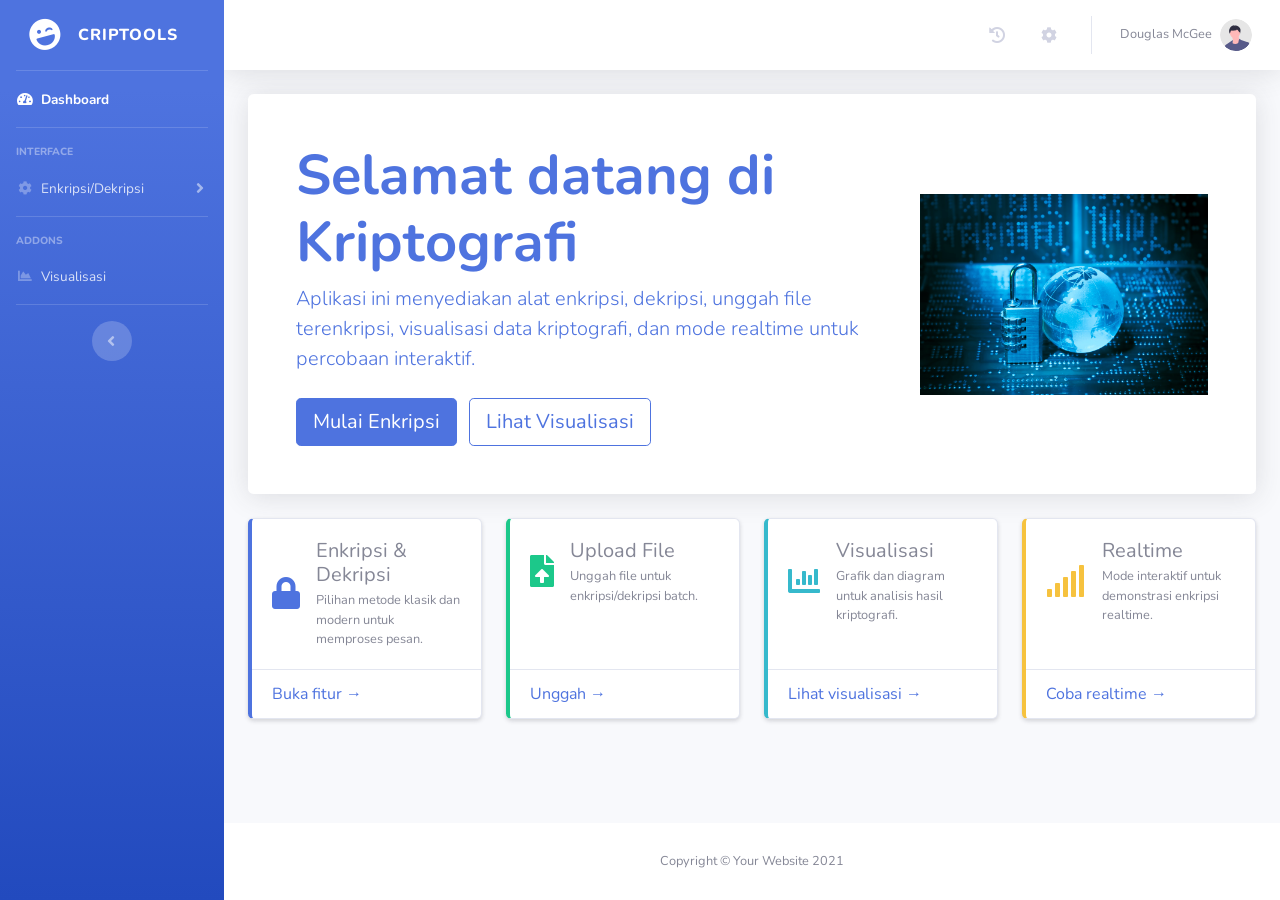
==== commit d64ddc8c: "real-time & upload" ====
--- a/index.html
+++ b/index.html
@@ -222,26 +222,6 @@
             >
               <i class="fa fa-bars"></i>
             </button>
-
-            <!-- Topbar Search -->
-            <form
-              class="d-none d-sm-inline-block form-inline mr-auto ml-md-3 my-2 my-md-0 mw-100 navbar-search"
-            >
-              <div class="input-group">
-                <input
-                  type="text"
-                  class="form-control bg-light border-0 small"
-                  placeholder="Search for..."
-                  aria-label="Search"
-                  aria-describedby="basic-addon2"
-                />
-                <div class="input-group-append">
-                  <button class="btn btn-primary" type="button">
-                    <i class="fas fa-search fa-sm"></i>
-                  </button>
-                </div>
-              </div>
-            </form>
 
             <!-- Topbar Navbar -->
             <ul class="navbar-nav ml-auto">
@@ -279,171 +259,6 @@
                       </div>
                     </div>
                   </form>
-                </div>
-              </li>
-
-              <!-- Nav Item - Alerts -->
-              <li class="nav-item dropdown no-arrow mx-1">
-                <a
-                  class="nav-link dropdown-toggle"
-                  href="#"
-                  id="alertsDropdown"
-                  role="button"
-                  data-toggle="dropdown"
-                  aria-haspopup="true"
-                  aria-expanded="false"
-                >
-                  <i class="fas fa-bell fa-fw"></i>
-                  <!-- Counter - Alerts -->
-                  <span class="badge badge-danger badge-counter">3+</span>
-                </a>
-                <!-- Dropdown - Alerts -->
-                <div
-                  class="dropdown-list dropdown-menu dropdown-menu-right shadow animated--grow-in"
-                  aria-labelledby="alertsDropdown"
-                >
-                  <h6 class="dropdown-header">Alerts Center</h6>
-                  <a class="dropdown-item d-flex align-items-center" href="#">
-                    <div class="mr-3">
-                      <div class="icon-circle bg-primary">
-                        <i class="fas fa-file-alt text-white"></i>
-                      </div>
-                    </div>
-                    <div>
-                      <div class="small text-gray-500">December 12, 2019</div>
-                      <span class="font-weight-bold"
-                        >A new monthly report is ready to download!</span
-                      >
-                    </div>
-                  </a>
-                  <a class="dropdown-item d-flex align-items-center" href="#">
-                    <div class="mr-3">
-                      <div class="icon-circle bg-success">
-                        <i class="fas fa-donate text-white"></i>
-                      </div>
-                    </div>
-                    <div>
-                      <div class="small text-gray-500">December 7, 2019</div>
-                      $290.29 has been deposited into your account!
-                    </div>
-                  </a>
-                  <a class="dropdown-item d-flex align-items-center" href="#">
-                    <div class="mr-3">
-                      <div class="icon-circle bg-warning">
-                        <i class="fas fa-exclamation-triangle text-white"></i>
-                      </div>
-                    </div>
-                    <div>
-                      <div class="small text-gray-500">December 2, 2019</div>
-                      Spending Alert: We've noticed unusually high spending for
-                      your account.
-                    </div>
-                  </a>
-                  <a
-                    class="dropdown-item text-center small text-gray-500"
-                    href="#"
-                    >Show All Alerts</a
-                  >
-                </div>
-              </li>
-
-              <!-- Nav Item - Messages -->
-              <li class="nav-item dropdown no-arrow mx-1">
-                <a
-                  class="nav-link dropdown-toggle"
-                  href="#"
-                  id="messagesDropdown"
-                  role="button"
-                  data-toggle="dropdown"
-                  aria-haspopup="true"
-                  aria-expanded="false"
-                >
-                  <i class="fas fa-envelope fa-fw"></i>
-                  <!-- Counter - Messages -->
-                  <span class="badge badge-danger badge-counter">7</span>
-                </a>
-                <!-- Dropdown - Messages -->
-                <div
-                  class="dropdown-list dropdown-menu dropdown-menu-right shadow animated--grow-in"
-                  aria-labelledby="messagesDropdown"
-                >
-                  <h6 class="dropdown-header">Message Center</h6>
-                  <a class="dropdown-item d-flex align-items-center" href="#">
-                    <div class="dropdown-list-image mr-3">
-                      <img
-                        class="rounded-circle"
-                        src="img/undraw_profile_1.svg"
-                        alt="..."
-                      />
-                      <div class="status-indicator bg-success"></div>
-                    </div>
-                    <div class="font-weight-bold">
-                      <div class="text-truncate">
-                        Hi there! I am wondering if you can help me with a
-                        problem I've been having.
-                      </div>
-                      <div class="small text-gray-500">Emily Fowler · 58m</div>
-                    </div>
-                  </a>
-                  <a class="dropdown-item d-flex align-items-center" href="#">
-                    <div class="dropdown-list-image mr-3">
-                      <img
-                        class="rounded-circle"
-                        src="img/undraw_profile_2.svg"
-                        alt="..."
-                      />
-                      <div class="status-indicator"></div>
-                    </div>
-                    <div>
-                      <div class="text-truncate">
-                        I have the photos that you ordered last month, how would
-                        you like them sent to you?
-                      </div>
-                      <div class="small text-gray-500">Jae Chun · 1d</div>
-                    </div>
-                  </a>
-                  <a class="dropdown-item d-flex align-items-center" href="#">
-                    <div class="dropdown-list-image mr-3">
-                      <img
-                        class="rounded-circle"
-                        src="img/undraw_profile_3.svg"
-                        alt="..."
-                      />
-                      <div class="status-indicator bg-warning"></div>
-                    </div>
-                    <div>
-                      <div class="text-truncate">
-                        Last month's report looks great, I am very happy with
-                        the progress so far, keep up the good work!
-                      </div>
-                      <div class="small text-gray-500">Morgan Alvarez · 2d</div>
-                    </div>
-                  </a>
-                  <a class="dropdown-item d-flex align-items-center" href="#">
-                    <div class="dropdown-list-image mr-3">
-                      <img
-                        class="rounded-circle"
-                        src="https://source.unsplash.com/Mv9hjnEUHR4/60x60"
-                        alt="..."
-                      />
-                      <div class="status-indicator bg-success"></div>
-                    </div>
-                    <div>
-                      <div class="text-truncate">
-                        Am I a good boy? The reason I ask is because someone
-                        told me that people say this to all dogs, even if they
-                        aren't good...
-                      </div>
-                      <div class="small text-gray-500">
-                        Chicken the Dog · 2w
-                      </div>
-                    </div>
-                  </a>
-                  <a
-                    class="dropdown-item text-center small text-gray-500"
-                    href="#"
-                    >Read More Messages</a
-                  >
                 </div>
               </li>
 
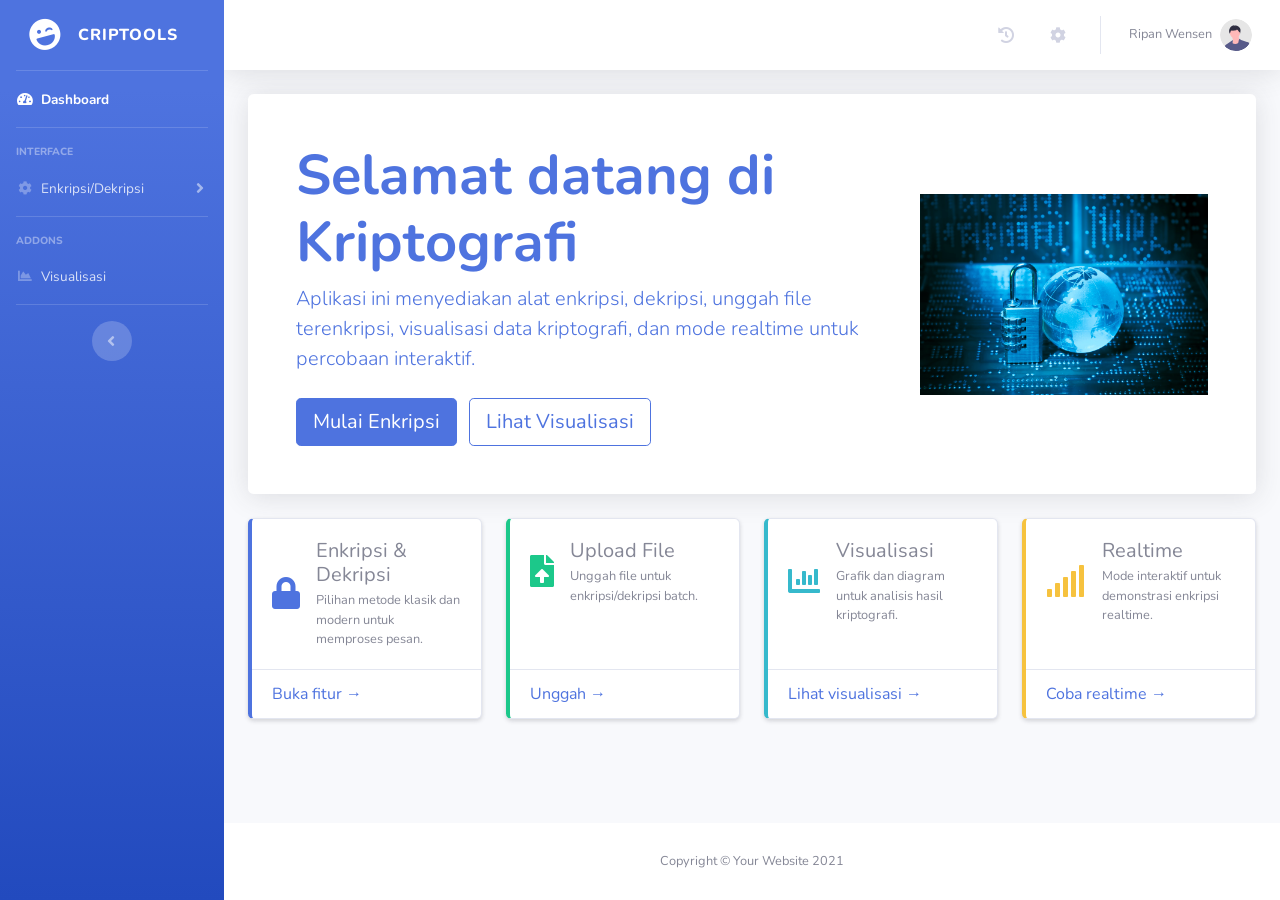
==== commit 86ecf0c5: "add profile name" ====
--- a/index.html
+++ b/index.html
@@ -306,57 +306,14 @@
                   aria-expanded="false"
                 >
                   <span class="mr-2 d-none d-lg-inline text-gray-600 small"
-                    >Douglas McGee</span
+                    >Ripan Wensen</span
                   >
                   <img
                     class="img-profile rounded-circle"
                     src="img/undraw_profile.svg"
                   />
                 </a>
-                <!-- Dropdown - User Information -->
-                <div
-                  class="dropdown-menu dropdown-menu-right shadow animated--grow-in"
-                  aria-labelledby="userDropdown"
-                >
-                  <a class="dropdown-item" href="#">
-                    <i class="fas fa-user fa-sm fa-fw mr-2 text-gray-400"></i>
-                    Profile
-                  </a>
-                  <a
-                    class="dropdown-item"
-                    href="#"
-                    onclick="
-                      showSettingsModal();
-                      return false;
-                    "
-                  >
-                    <i class="fas fa-cogs fa-sm fa-fw mr-2 text-gray-400"></i>
-                    Settings
-                  </a>
-                  <a
-                    class="dropdown-item"
-                    href="#"
-                    onclick="
-                      showHistoryModal();
-                      return false;
-                    "
-                  >
-                    <i class="fas fa-list fa-sm fa-fw mr-2 text-gray-400"></i>
-                    Activity Log
-                  </a>
-                  <div class="dropdown-divider"></div>
-                  <a
-                    class="dropdown-item"
-                    href="#"
-                    data-toggle="modal"
-                    data-target="#logoutModal"
-                  >
-                    <i
-                      class="fas fa-sign-out-alt fa-sm fa-fw mr-2 text-gray-400"
-                    ></i>
-                    Logout
-                  </a>
-                </div>
+                
               </li>
             </ul>
           </nav>
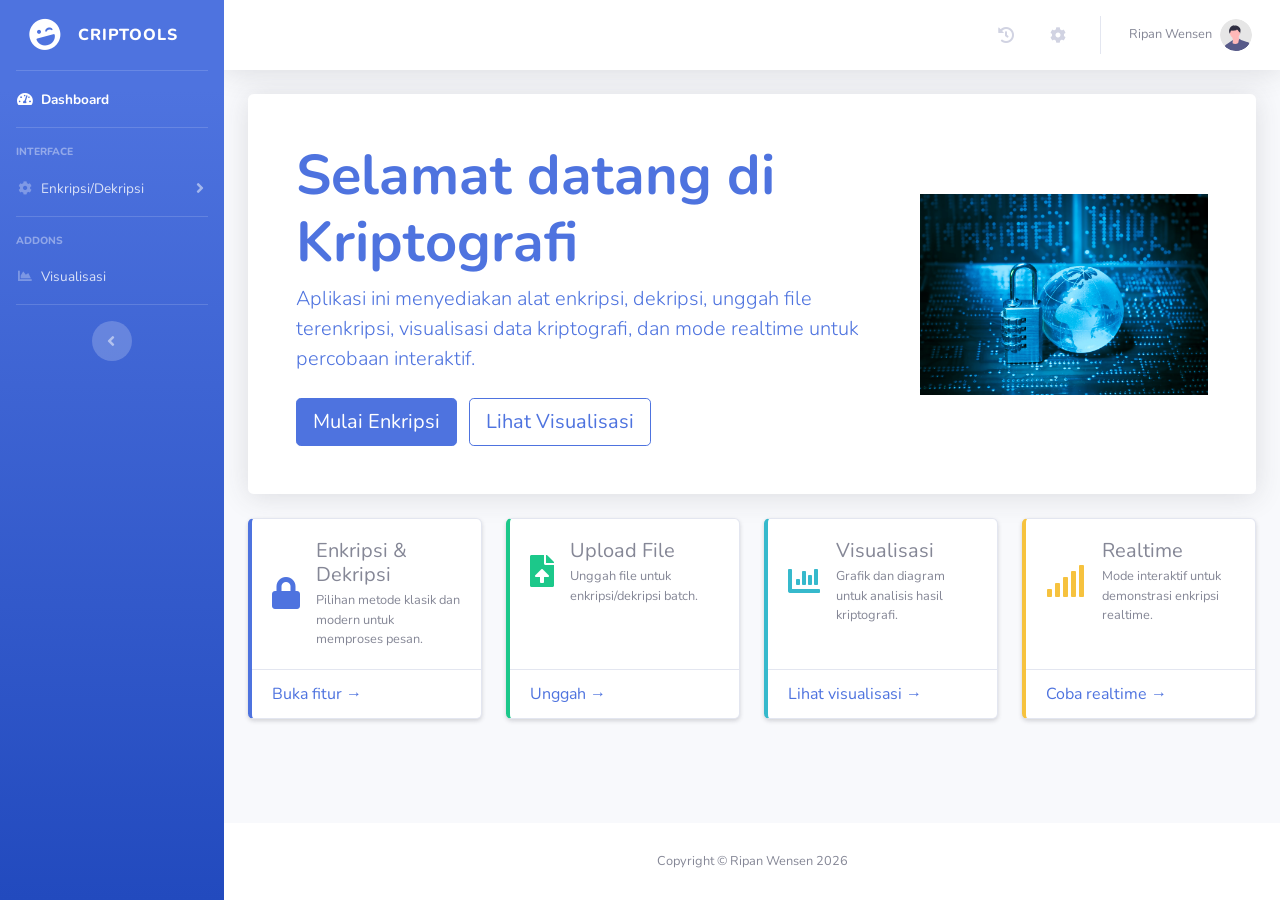
==== commit d05b0370: "footer change" ====
--- a/index.html
+++ b/index.html
@@ -313,7 +313,6 @@
                     src="img/undraw_profile.svg"
                   />
                 </a>
-                
               </li>
             </ul>
           </nav>
@@ -449,7 +448,7 @@
         <footer class="sticky-footer bg-white">
           <div class="container my-auto">
             <div class="copyright text-center my-auto">
-              <span>Copyright &copy; Your Website 2021</span>
+              <span>Copyright &copy; Ripan Wensen 2026</span>
             </div>
           </div>
         </footer>
